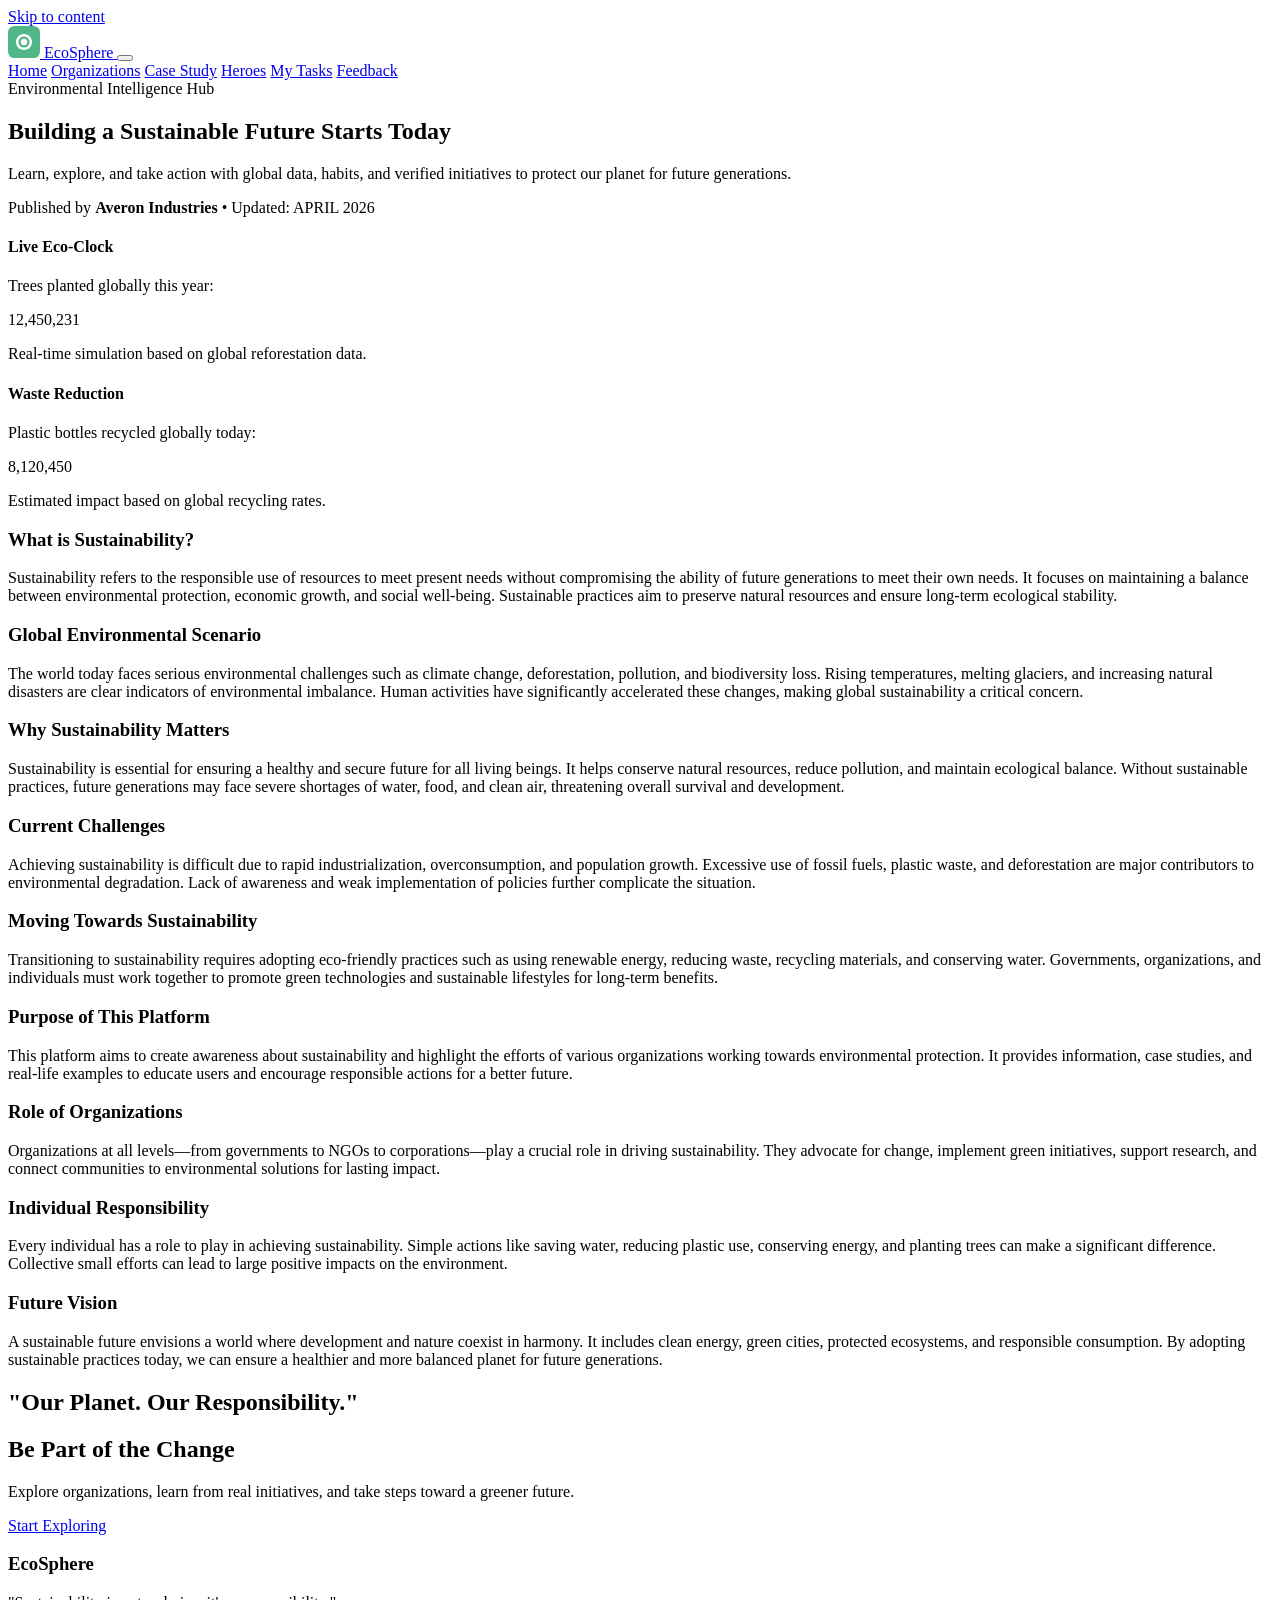
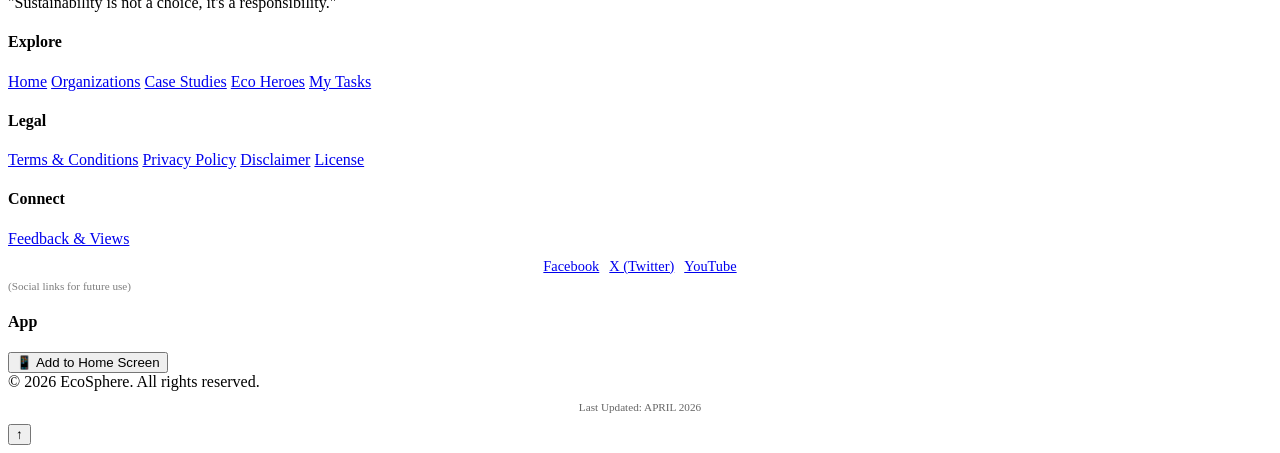
==== index.html @ 318110db "Add files via upload" ====
<!DOCTYPE html>
<html lang="en">
  <head>
    <meta charset="UTF-8">
    <meta name="viewport" content="width=device-width, initial-scale=1.0">
    <meta name="description" content="EcoSphere - A simple website to learn about saving the environment.">
    <meta name="keywords" content="sustainability, environment, conservation, eco-friendly, organizations, climate action">
    <meta name="theme-color" content="#52b788">
    <meta name="mobile-web-app-capable" content="yes">
    <meta name="apple-mobile-web-app-capable" content="yes">
    <meta name="apple-mobile-web-app-status-bar-style" content="black-translucent">
    <meta name="apple-mobile-web-app-title" content="EcoSphere">
    <title>Sustainability Hub | Share & Learn Eco Ideas</title>

    <link rel="canonical" href="https://ecosphere-sustainability.com/index.html">
    <meta property="og:title" content="EcoSphere: Your Commercial Sustainability Hub">
    <meta property="og:description" content="Join a global movement for environmental protection. Track habits, explore case studies, and connect with NGOs.">
    <meta property="og:image" content="https://ecosphere-sustainability.com/assets/icons/og-image.png">
    <meta property="og:url" content="https://ecosphere-sustainability.com/index.html">
    <meta property="og:type" content="website">
    <meta name="twitter:card" content="summary_large_image">
    <meta name="twitter:site" content="@EcoSphereApp">
    <meta name="twitter:title" content="Building a Sustainable Future Starts Today">
    <meta name="twitter:description" content="Learn, explore, and take action to protect our planet for future generations.">
    <link rel="preload" href="css/defs.css" as="style">
    <link rel="preload" href="css/base.css" as="style">
    <link rel="preload" href="css/layout.css" as="style">
    <link rel="preload" href="js/main.js" as="script">
    <link rel="prefetch" href="css/components.css">
    <link rel="manifest" href="manifest.json">
    <link rel="stylesheet" href="css/defs.css">
    <link rel="stylesheet" href="css/base.css">
    <link rel="stylesheet" href="css/components.css">
    <link rel="stylesheet" href="css/layout.css">
    <link rel="stylesheet" href="css/pages.css">
    <script type="application/ld+json">
      {
        "@context": "https://schema.org",
        "@type": "Organization",
        "name": "EcoSphere",
        "description": "Sustainability education hub. Learn about environmental protection, explore organizations making a difference, and discover how you can contribute to a sustainable future.",
        "url": "https://ecosphere-sustainability.com",
        "sameAs": [
          "https://www.facebook.com/ecosphere",
          "https://www.instagram.com/ecosphere"
        ]
      }
    </script>

    <script src="js/navigation.js" defer></script>
    <script src="js/modals.js" defer></script>
    <script src="js/search-filter.js" defer></script>
    <script src="js/forms.js" defer></script>
    <script src="js/main.js" defer></script>
  </head>
  <body>
    <a class="skip-link" href="#main-content">Skip to content</a>

    <header class="site-header">
      <nav class="navbar container">
        <a href="index.html" class="brand" aria-label="EcoSphere Home">
          <svg width="32" height="32" viewBox="0 0 40 40" fill="none" xmlns="http://www.w3.org/2000/svg" aria-hidden="true">
            <rect width="40" height="40" rx="8" fill="#52B788"/>
            <path d="M20 10C14.4772 10 10 14.4772 10 20C10 25.5228 14.4772 30 20 30C25.5228 30 30 25.5228 30 20C30 14.4772 25.5228 10 20 10ZM20 27C16.134 27 13 23.866 13 20C13 16.134 16.134 13 20 13C23.866 13 27 16.134 27 20C27 23.866 23.866 27 20 27Z" fill="white"/>
            <circle cx="20" cy="20" r="4" fill="white"/>
          </svg>
          <span>EcoSphere</span>
        </a>
        <button class="hamburger" id="hamburgerMenu" aria-label="Toggle navigation menu" aria-controls="primaryNavigation" aria-expanded="false">
          <span></span>
          <span></span>
          <span></span>
        </button>
        <div class="nav-links" id="primaryNavigation">
          <a href="index.html">Home</a>
          <a href="categories.html">Organizations</a>
          <a href="case-study.html">Case Study</a>
          <a href="heroes.html">Heroes</a>
          <a href="task.html">My Tasks</a>
          <a href="feedback.html">Feedback</a>
        </div>
      </nav>
    </header>

    <main id="main-content">
      <section class="hero">
        <div class="hero-content">
          <span class="badge">Environmental Intelligence Hub</span>
          <h1>Building a Sustainable Future Starts Today</h1>
          <p class="hero-subtext">Learn, explore, and take action with global data, habits, and verified initiatives to protect our planet for future generations.</p>
          <p class="meta-info">Published by <strong>Averon Industries</strong> • Updated: APRIL 2026</p>
        </div>
      </section>

      <section class="dashboard-section container">
        <div class="dashboard-grid">
          <div class="card live-data-card">
            <h4>Live Eco-Clock</h4>
            <p>Trees planted globally this year:</p>
            <div class="counter-display" id="treeCounter">12,450,231</div>
            <p class="small-note">Real-time simulation based on global reforestation data.</p>
          </div>
          <div class="card live-data-card">
            <h4>Waste Reduction</h4>
            <p>Plastic bottles recycled globally today:</p>
            <div class="counter-display" id="plasticCounter">8,120,450</div>
            <p class="small-note">Estimated impact based on global recycling rates.</p>
          </div>
        </div>
      </section>

      <section class="cards-section">
        <div class="info-grid">
          <div class="card">
            <h3>What is Sustainability?</h3>
            <p>Sustainability refers to the responsible use of resources to meet present needs without compromising the ability of future generations to meet their own needs. It focuses on maintaining a balance between environmental protection, economic growth, and social well-being. Sustainable practices aim to preserve natural resources and ensure long-term ecological stability.</p>
          </div>

          <div class="card">
            <h3>Global Environmental Scenario</h3>
            <p>The world today faces serious environmental challenges such as climate change, deforestation, pollution, and biodiversity loss. Rising temperatures, melting glaciers, and increasing natural disasters are clear indicators of environmental imbalance. Human activities have significantly accelerated these changes, making global sustainability a critical concern.</p>
          </div>

          <div class="card">
            <h3>Why Sustainability Matters</h3>
            <p>Sustainability is essential for ensuring a healthy and secure future for all living beings. It helps conserve natural resources, reduce pollution, and maintain ecological balance. Without sustainable practices, future generations may face severe shortages of water, food, and clean air, threatening overall survival and development.</p>
          </div>

          <div class="card">
            <h3>Current Challenges</h3>
            <p>Achieving sustainability is difficult due to rapid industrialization, overconsumption, and population growth. Excessive use of fossil fuels, plastic waste, and deforestation are major contributors to environmental degradation. Lack of awareness and weak implementation of policies further complicate the situation.</p>
          </div>

          <div class="card">
            <h3>Moving Towards Sustainability</h3>
            <p>Transitioning to sustainability requires adopting eco-friendly practices such as using renewable energy, reducing waste, recycling materials, and conserving water. Governments, organizations, and individuals must work together to promote green technologies and sustainable lifestyles for long-term benefits.</p>
          </div>

          <div class="card">
            <h3>Purpose of This Platform</h3>
            <p>This platform aims to create awareness about sustainability and highlight the efforts of various organizations working towards environmental protection. It provides information, case studies, and real-life examples to educate users and encourage responsible actions for a better future.</p>
          </div>

          <div class="card">
            <h3>Role of Organizations</h3>
            <p>Organizations at all levels—from governments to NGOs to corporations—play a crucial role in driving sustainability. They advocate for change, implement green initiatives, support research, and connect communities to environmental solutions for lasting impact.</p>
          </div>

          <div class="card">
            <h3>Individual Responsibility</h3>
            <p>Every individual has a role to play in achieving sustainability. Simple actions like saving water, reducing plastic use, conserving energy, and planting trees can make a significant difference. Collective small efforts can lead to large positive impacts on the environment.</p>
          </div>

          <div class="card">
            <h3>Future Vision</h3>
            <p>A sustainable future envisions a world where development and nature coexist in harmony. It includes clean energy, green cities, protected ecosystems, and responsible consumption. By adopting sustainable practices today, we can ensure a healthier and more balanced planet for future generations.</p>
          </div>
        </div>
      </section>

      <section class="highlight">
        <h2>"Our Planet. Our Responsibility."</h2>
      </section>

      <section class="cta">
        <h2>Be Part of the Change</h2>
        <p>Explore organizations, learn from real initiatives, and take steps toward a greener future.</p>
        <a href="categories.html" class="btn-secondary">Start Exploring</a>
      </section>
    </main>

    <footer class="footer">
      <div class="footer-container">

        <div class="footer-section">
          <h3 class="footer-brand">EcoSphere</h3>
          <p class="footer-slogan">"Sustainability is not a choice, it's a responsibility."</p>
        </div>

        <div class="footer-section">
          <h4>Explore</h4>
          <nav aria-label="Footer Navigation">
            <a href="index.html">Home</a>
            <a href="categories.html">Organizations</a>
            <a href="case-study.html">Case Studies</a>
            <a href="heroes.html">Eco Heroes</a>
            <a href="task.html">My Tasks</a>
          </nav>
        </div>

        <div class="footer-section">
          <h4>Legal</h4>
          <nav aria-label="Legal Navigation">
            <a href="terms.html">Terms & Conditions</a>
            <a href="privacy.html">Privacy Policy</a>
            <a href="disclaimer.html">Disclaimer</a>
            <a href="license.html">License</a>
          </nav>
        </div>

        <div class="footer-section">
          <h4>Connect</h4>
          <nav aria-label="Social Connections">
            <a href="feedback.html">Feedback & Views</a>
            <div class="social-links" style="margin-top: 10px; display: flex; gap: 10px; justify-content: center;">
              <a href="#" class="social-link-future" style="font-size: 0.9rem;">Facebook</a>
              <a href="#" class="social-link-future" style="font-size: 0.9rem;">X (Twitter)</a>
              <a href="#" class="social-link-future" style="font-size: 0.9rem;">YouTube</a>
            </div>
            <p style="font-size: 0.7rem; opacity: 0.5; margin-top: 5px;">(Social links for future use)</p>
          </nav>
        </div>

        <div class="footer-section">
          <h4>App</h4>
          <button id="installToHomeBtn" type="button" class="footer-link-btn">📱 Add to Home Screen</button>
        </div>
      </div>

      <div class="footer-bottom">
        &copy; 2026 EcoSphere. All rights reserved.
      </div>
      <p class="result-counter" style="margin-top: 10px; font-size: 0.7rem; opacity: 0.6; text-align: center;">Last Updated: APRIL 2026</p>
    </footer>
    <button id="backToTop" aria-label="Back to top" title="Back to top">↑</button>
  </body>
</html>
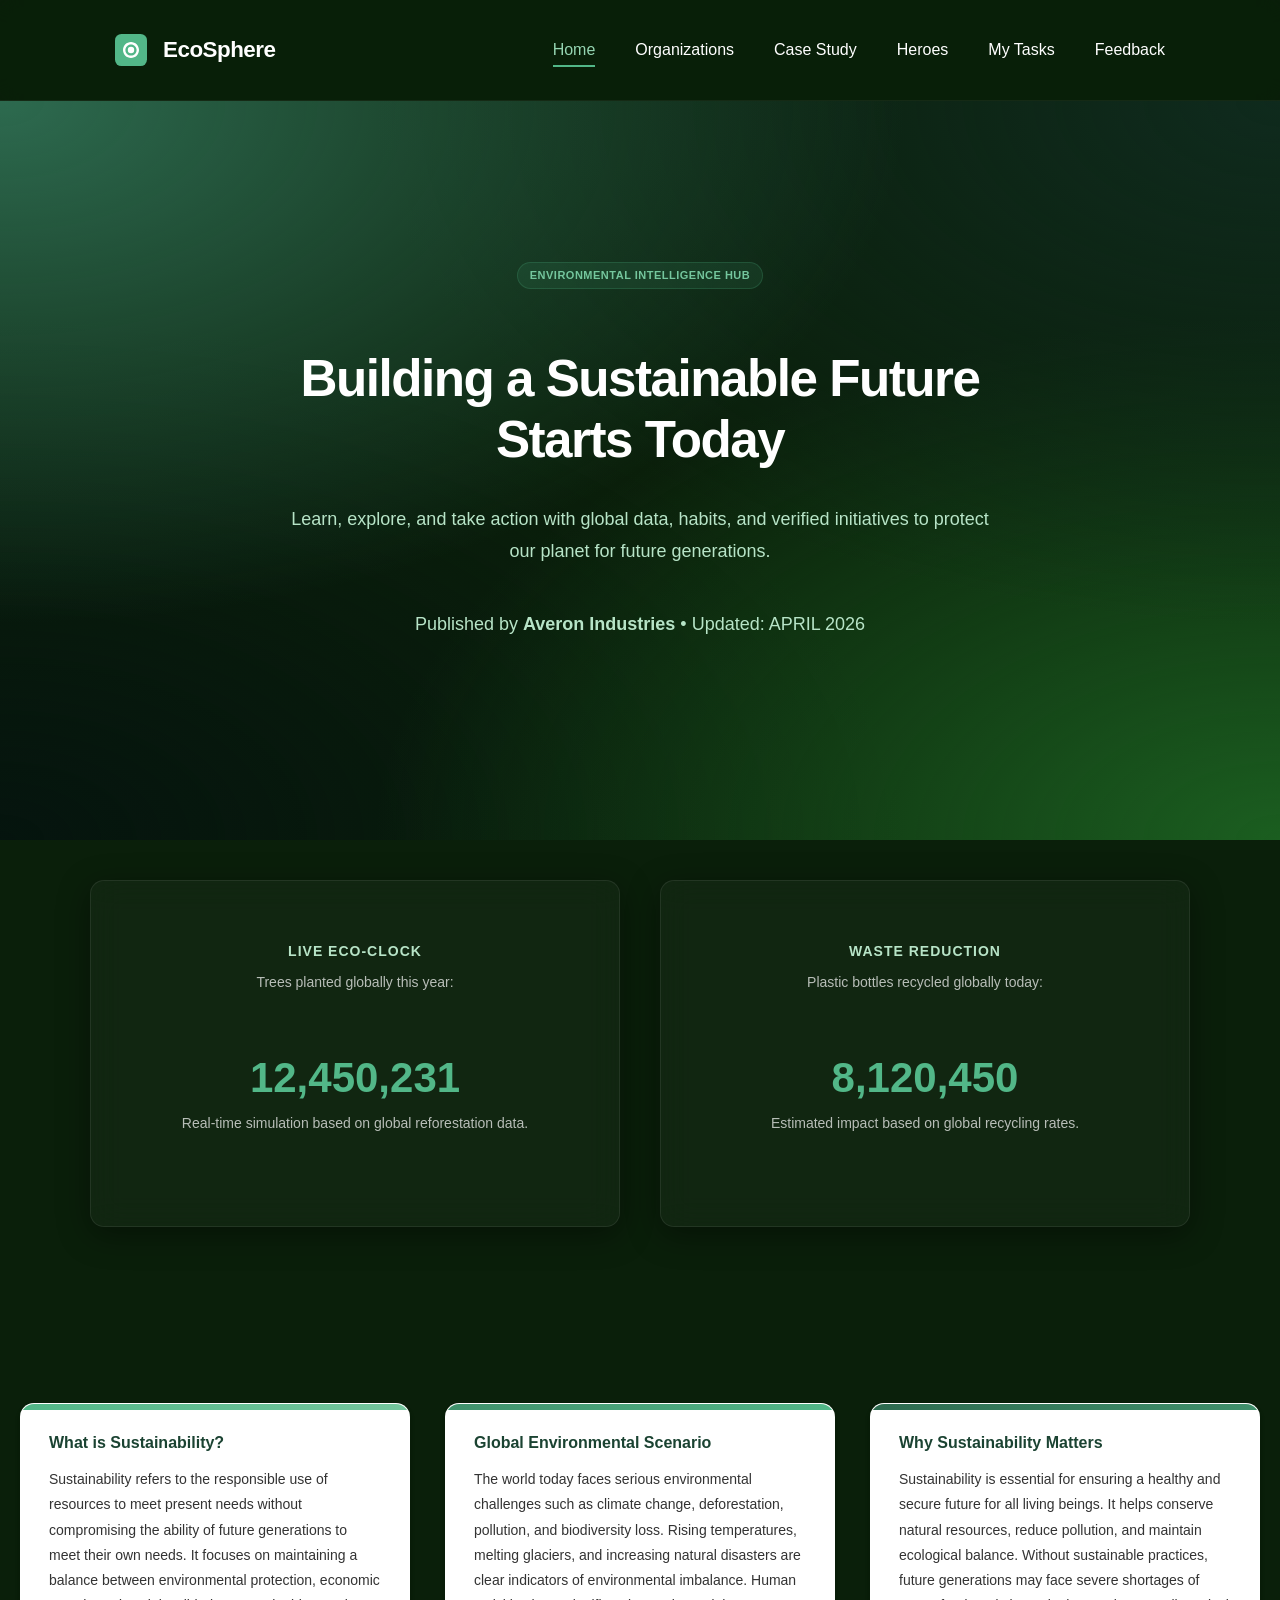
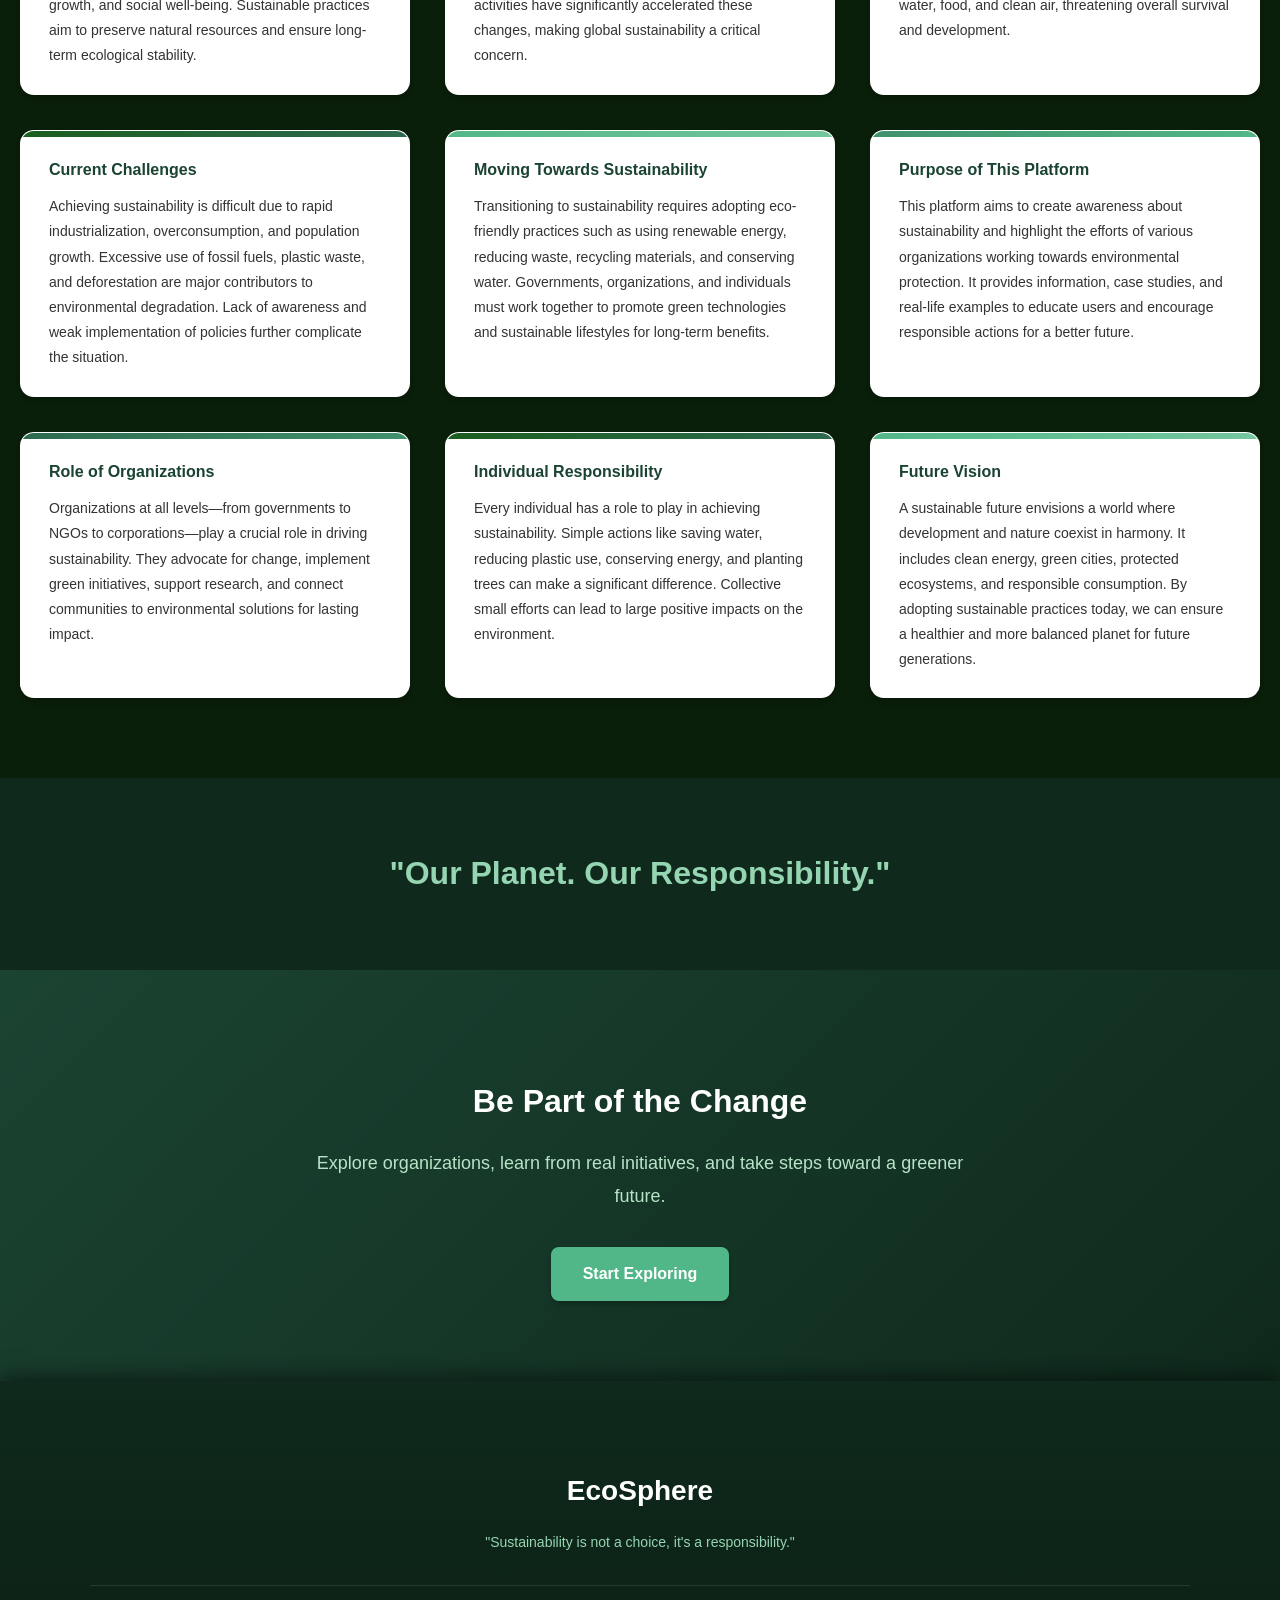
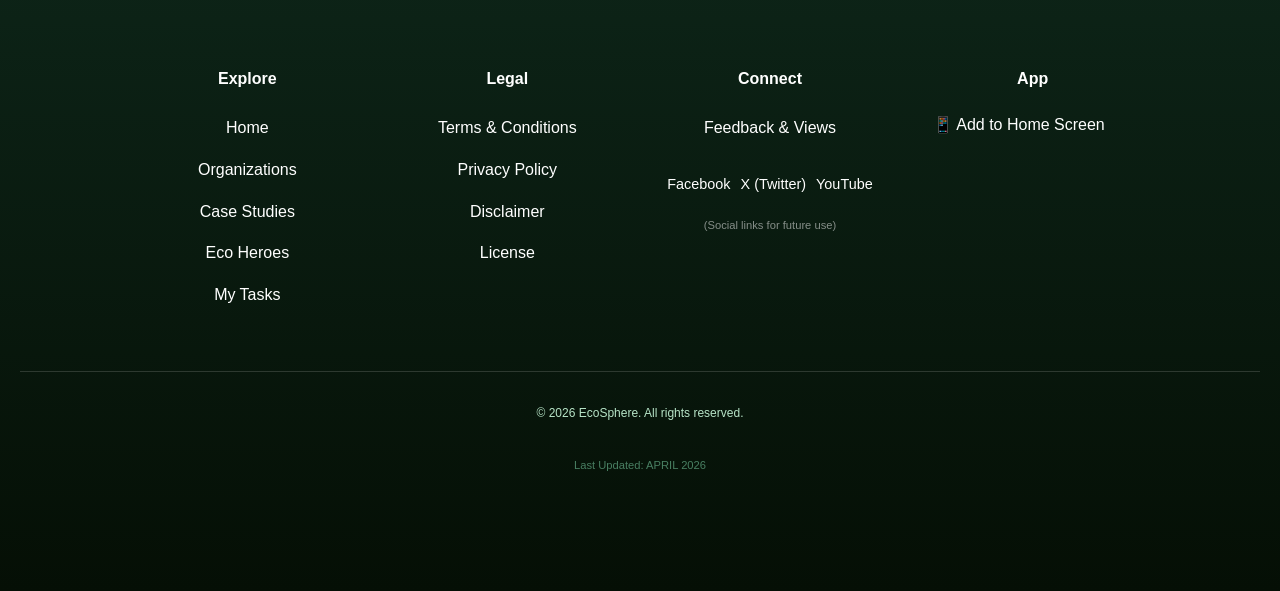
==== commit 5acab978: "Add files via upload" ====
--- a/index.html
+++ b/index.html
@@ -1,6 +1,7 @@
 <!DOCTYPE html>
 <html lang="en">
-  <head>
+  <head>
+    <!-- Basic page metadata -->
     <meta charset="UTF-8">
     <meta name="viewport" content="width=device-width, initial-scale=1.0">
     <meta name="description" content="EcoSphere - A simple website to learn about saving the environment.">
@@ -12,7 +13,8 @@
     <meta name="apple-mobile-web-app-title" content="EcoSphere">
     <title>Sustainability Hub | Share & Learn Eco Ideas</title>
 
-    <link rel="canonical" href="https://ecosphere-sustainability.com/index.html">
+    <!-- Search and social metadata -->
+    <link rel="canonical" href="https://ecosphere-sustainability.com/index.html">
     <meta property="og:title" content="EcoSphere: Your Commercial Sustainability Hub">
     <meta property="og:description" content="Join a global movement for environmental protection. Track habits, explore case studies, and connect with NGOs.">
     <meta property="og:image" content="https://ecosphere-sustainability.com/assets/icons/og-image.png">
@@ -22,7 +24,8 @@
     <meta name="twitter:site" content="@EcoSphereApp">
     <meta name="twitter:title" content="Building a Sustainable Future Starts Today">
     <meta name="twitter:description" content="Learn, explore, and take action to protect our planet for future generations.">
-    <link rel="preload" href="css/defs.css" as="style">
+    <!-- Styles and app manifest -->
+    <link rel="preload" href="css/defs.css" as="style">
     <link rel="preload" href="css/base.css" as="style">
     <link rel="preload" href="css/layout.css" as="style">
     <link rel="preload" href="js/main.js" as="script">
@@ -33,7 +36,8 @@
     <link rel="stylesheet" href="css/components.css">
     <link rel="stylesheet" href="css/layout.css">
     <link rel="stylesheet" href="css/pages.css">
-    <script type="application/ld+json">
+    <!-- Structured data -->
+    <script type="application/ld+json">
       {
         "@context": "https://schema.org",
         "@type": "Organization",
@@ -47,16 +51,19 @@
       }
     </script>
 
-    <script src="js/navigation.js" defer></script>
+    <!-- Scripts -->
+    <script src="js/navigation.js" defer></script>
     <script src="js/modals.js" defer></script>
     <script src="js/search-filter.js" defer></script>
     <script src="js/forms.js" defer></script>
     <script src="js/main.js" defer></script>
   </head>
-  <body>
+  <body>
+    <!-- Quick skip link -->
     <a class="skip-link" href="#main-content">Skip to content</a>
 
-    <header class="site-header">
+    <!-- Site header -->
+    <header class="site-header">
       <nav class="navbar container">
         <a href="index.html" class="brand" aria-label="EcoSphere Home">
           <svg width="32" height="32" viewBox="0 0 40 40" fill="none" xmlns="http://www.w3.org/2000/svg" aria-hidden="true">
@@ -82,8 +89,10 @@
       </nav>
     </header>
 
-    <main id="main-content">
-      <section class="hero">
+    <!-- Main content -->
+    <main id="main-content">
+      <!-- Hero section -->
+      <section class="hero">
         <div class="hero-content">
           <span class="badge">Environmental Intelligence Hub</span>
           <h1>Building a Sustainable Future Starts Today</h1>
@@ -92,7 +101,8 @@
         </div>
       </section>
 
-      <section class="dashboard-section container">
+      <!-- Live counters -->
+      <section class="dashboard-section container">
         <div class="dashboard-grid">
           <div class="card live-data-card">
             <h4>Live Eco-Clock</h4>
@@ -109,7 +119,8 @@
         </div>
       </section>
 
-      <section class="cards-section">
+      <!-- Intro cards -->
+      <section class="cards-section">
         <div class="info-grid">
           <div class="card">
             <h3>What is Sustainability?</h3>
@@ -158,18 +169,21 @@
         </div>
       </section>
 
-      <section class="highlight">
+      <!-- Highlight line -->
+      <section class="highlight">
         <h2>"Our Planet. Our Responsibility."</h2>
       </section>
 
-      <section class="cta">
+      <!-- Call to action -->
+      <section class="cta">
         <h2>Be Part of the Change</h2>
         <p>Explore organizations, learn from real initiatives, and take steps toward a greener future.</p>
         <a href="categories.html" class="btn-secondary">Start Exploring</a>
       </section>
     </main>
 
-    <footer class="footer">
+    <!-- Site footer -->
+    <footer class="footer">
       <div class="footer-container">
 
         <div class="footer-section">
--- a/css/defs.css
+++ b/css/defs.css
@@ -0,0 +1,94 @@
+/* main theme values */
+
+:root {
+  /* colors */
+  --color-primary: #52b788;
+  --color-primary-light: #74c69d;
+  --color-primary-dark: #40916c;
+  --color-primary-darker: #2d6a4f;
+  --color-primary-darkest: #1b5e20;
+  --color-primary-alpha: rgba(82, 183, 136, 0.1);
+
+  --color-accent: #95d5b2;
+  --color-accent-light: #b7e4c7;
+  --color-accent-lighter: #d8f3dc;
+
+  --color-dark: #0a1f0a;
+  --color-dark-bg: #0a1f0a;
+  --color-dark-secondary: #0f2a1d;
+  --color-dark-tertiary: #1b4332;
+  --color-dark-header: #1b4332;
+
+  --color-text: #ffffff;
+  --color-text-muted: rgba(255, 255, 255, 0.7);
+  --color-text-dark: #1b4332;
+  --color-text-light: #333333;
+  --color-text-placeholder: #718096;
+
+  --color-bg: #0a1f0a;
+  --color-bg-light: #ffffff;
+
+  --color-success: #d8f3dc;
+  --color-error: #fcebea;
+  --color-error-text: #7f1d1d;
+
+  /* fonts */
+  --font-family: "Poppins", Arial, sans-serif;
+  --font-display: "Montserrat", sans-serif;
+  --font-size-xs: 12px;
+  --font-size-sm: 14px;
+  --font-size-base: 16px;
+  --font-size-lg: 18px;
+  --font-size-xl: 24px;
+  --font-size-2xl: 28px;
+  --font-size-3xl: 32px;
+  --font-size-4xl: clamp(32px, 5vw, 42px);
+  --font-size-5xl: clamp(40px, 8vw, 64px);
+
+  --font-weight-normal: 400;
+  --font-weight-medium: 500;
+  --font-weight-semibold: 700;
+  --font-weight-bold: 700;
+
+  --line-height: 1.6;
+  --line-height-tight: 1.2;
+  --line-height-relaxed: 1.8;
+
+  /* spacing */
+  --spacing-unit: 8px;
+  --spacing-xs: calc(var(--spacing-unit) * 1);
+  --spacing-sm: calc(var(--spacing-unit) * 2);
+  --spacing-md: calc(var(--spacing-unit) * 3);
+  --spacing-lg: calc(var(--spacing-unit) * 4);
+  --spacing-xl: calc(var(--spacing-unit) * 5);
+  --spacing-2xl: calc(var(--spacing-unit) * 6);
+  --spacing-3xl: calc(var(--spacing-unit) * 7);
+  --spacing-4xl: calc(var(--spacing-unit) * 10);
+  --spacing-5xl: calc(var(--spacing-unit) * 11.25);
+
+  /* corners */
+  --border-radius-sm: 6px;
+  --border-radius: 8px;
+  --border-radius-lg: 12px;
+  --border-radius-xl: 14px;
+  --border-radius-full: 20px;
+
+  /* shadows */
+  --shadow-sm: 0 1px 3px 0 rgba(0, 0, 0, 0.1), 0 1px 2px 0 rgba(0, 0, 0, 0.06);
+  --shadow-md: 0 4px 6px -1px rgba(0, 0, 0, 0.2), 0 2px 4px -1px rgba(0, 0, 0, 0.1);
+  --shadow-lg: 0 10px 15px -3px rgba(0, 0, 0, 0.3), 0 4px 6px -2px rgba(0, 0, 0, 0.1);
+  --shadow-xl: 0 20px 25px -5px rgba(0, 0, 0, 0.4), 0 10px 10px -5px rgba(0, 0, 0, 0.1);
+  --shadow-2xl: 0 25px 50px -12px rgba(0, 0, 0, 0.6);
+
+  /* motion */
+  --transition-fast: 0.15s cubic-bezier(0.4, 0, 0.2, 1);
+  --transition-base: 0.3s cubic-bezier(0.4, 0, 0.2, 1);
+  --transition-slow: 0.3s ease;
+  --transition-slower: 0.4s ease;
+
+  /* layout */
+  --container-max-width: 1100px;
+  --container-padding: 25px;
+  --breakpoint-sm: 600px;
+  --breakpoint-md: 1200px;
+}
--- a/css/base.css
+++ b/css/base.css
@@ -0,0 +1,82 @@
+/* basic site rules */
+
+* {
+  box-sizing: border-box;
+}
+
+html {
+  scroll-behavior: smooth;
+}
+
+::selection {
+  background-color: var(--color-primary);
+  color: var(--color-dark);
+}
+
+body {
+  margin: 0;
+  padding: 0;
+  min-height: 100vh;
+  display: flex;
+  flex-direction: column;
+  background: var(--color-bg);
+  color: var(--color-text);
+  font-family: var(--font-family);
+  line-height: var(--line-height);
+  -webkit-font-smoothing: antialiased;
+}
+
+/* small helpers */
+
+.modal-open {
+  overflow: hidden;
+}
+
+a:focus,
+button:focus,
+input:focus,
+textarea:focus {
+  outline: 2px solid var(--color-primary);
+  outline-offset: 2px;
+}
+
+.skip-link,
+.sr-only {
+  position: absolute;
+}
+
+.skip-link {
+  top: 16px;
+  left: 20px;
+  z-index: 200;
+  padding: var(--spacing-sm) var(--spacing-md);
+  transform: translateY(-200%);
+  background: var(--color-accent-lighter);
+  color: #081c15;
+  border-radius: var(--border-radius);
+  font-weight: var(--font-weight-semibold);
+  text-decoration: none;
+  transition: transform var(--transition-fast);
+}
+
+.skip-link:focus {
+  transform: translateY(0);
+}
+
+.sr-only {
+  width: 1px;
+  height: 1px;
+  padding: 0;
+  margin: -1px;
+  overflow: hidden;
+  clip: rect(0, 0, 0, 0);
+  white-space: nowrap;
+  border: 0;
+}
+
+.container {
+  width: 100%;
+  max-width: var(--container-max-width);
+  margin: auto;
+  padding: 0 var(--container-padding);
+}
--- a/css/layout.css
+++ b/css/layout.css
@@ -0,0 +1,411 @@
+/* header, hero, footer */
+
+.site-header {
+  position: sticky;
+  top: 0;
+  z-index: 1000;
+  background: rgba(10, 31, 10, 0.85);
+  backdrop-filter: blur(12px) saturate(160%);
+  -webkit-backdrop-filter: blur(12px) saturate(160%);
+  border-bottom: 1px solid rgba(255, 255, 255, 0.05);
+  transition: background var(--transition-base), box-shadow var(--transition-base);
+  will-change: background, box-shadow;
+}
+
+.site-header.scrolled {
+  box-shadow: 0 2px 10px rgba(0, 0, 0, 0.5);
+}
+
+.navbar {
+  position: relative;
+  display: flex;
+  align-items: center;
+  justify-content: space-between;
+  max-width: var(--container-max-width);
+  margin: auto;
+  padding: var(--spacing-lg) var(--container-padding);
+}
+
+.brand {
+  z-index: 51;
+  display: flex;
+  align-items: center;
+  gap: var(--spacing-sm);
+  color: var(--color-text);
+  font-family: var(--font-display);
+  font-size: 1.4rem;
+  font-weight: var(--font-weight-bold);
+  letter-spacing: -0.5px;
+  text-decoration: none;
+  transition: all var(--transition-slow);
+}
+
+.brand:hover {
+  color: var(--color-accent);
+}
+
+/* mobile nav button */
+
+.hamburger {
+  z-index: 51;
+  display: none;
+  flex-direction: column;
+  gap: 5px;
+  padding: 8px;
+  background: none;
+  border: none;
+  cursor: pointer;
+}
+
+.hamburger span {
+  display: block;
+  width: 25px;
+  height: 3px;
+  background: var(--color-text);
+  border-radius: 2px;
+  transition: all 0.3s ease;
+}
+
+.hamburger.active span:nth-child(1) {
+  transform: rotate(45deg) translate(8px, 8px);
+}
+
+.hamburger.active span:nth-child(2) {
+  opacity: 0;
+}
+
+.hamburger.active span:nth-child(3) {
+  transform: rotate(-45deg) translate(8px, -8px);
+}
+
+.hamburger:focus {
+  outline: 2px solid var(--color-accent-lighter);
+  outline-offset: 2px;
+  border-radius: 4px;
+}
+
+.nav-links {
+  display: flex;
+  align-items: center;
+  flex-wrap: wrap;
+  gap: var(--spacing-xl);
+}
+
+.nav-links a {
+  position: relative;
+  color: var(--color-text);
+  font-weight: var(--font-weight-medium);
+  text-decoration: none;
+  transition: all var(--transition-slow);
+}
+
+.nav-links a::after {
+  content: "";
+  position: absolute;
+  left: 0;
+  bottom: -4px;
+  width: 0%;
+  height: 2px;
+  background: var(--color-primary);
+  transition: width var(--transition-slow);
+}
+
+.nav-links a:hover {
+  transform: translateY(-2px);
+  color: var(--color-accent);
+}
+
+.nav-links a:hover::after,
+.nav-links a.active::after {
+  width: 100%;
+}
+
+.nav-links a:focus {
+  outline: 2px solid var(--color-accent-lighter);
+  outline-offset: 4px;
+  border-radius: 2px;
+}
+
+.nav-links a.active {
+  color: var(--color-accent);
+}
+
+/* back to top */
+
+#backToTop {
+  position: fixed;
+  right: 30px;
+  bottom: 30px;
+  z-index: 40;
+  display: none;
+  width: 50px;
+  height: 50px;
+  background: var(--color-primary);
+  color: var(--color-text);
+  border: none;
+  border-radius: 50%;
+  box-shadow: 0 4px 12px rgba(82, 183, 136, 0.3);
+  cursor: pointer;
+  font-size: 24px;
+  transition: all 0.3s ease;
+}
+
+#backToTop.show {
+  display: flex;
+  align-items: center;
+  justify-content: center;
+}
+
+#backToTop:hover {
+  transform: translateY(-3px);
+  background: var(--color-primary-light);
+  box-shadow: 0 6px 20px rgba(82, 183, 136, 0.4);
+}
+
+#backToTop:focus {
+  outline: 2px solid var(--color-accent-lighter);
+  outline-offset: 2px;
+}
+
+/* hero */
+
+.hero {
+  position: relative;
+  display: flex;
+  align-items: center;
+  justify-content: center;
+  min-height: 60vh;
+  padding: 160px 20px;
+  background:
+    radial-gradient(at 0% 0%, var(--color-primary-darker) 0px, transparent 50%),
+    radial-gradient(at 100% 0%, var(--color-dark-secondary) 0px, transparent 50%),
+    radial-gradient(at 100% 100%, var(--color-primary-darkest) 0px, transparent 50%),
+    radial-gradient(at 0% 100%, #05140e 0px, transparent 50%),
+    var(--color-dark-bg);
+  color: var(--color-text);
+  text-align: center;
+}
+
+.hero-content {
+  max-width: 700px;
+}
+
+.hero h1 {
+  margin-bottom: var(--spacing-lg);
+  font-family: var(--font-display);
+  font-size: clamp(2rem, 8vw, 3.2rem);
+  font-weight: var(--font-weight-bold);
+  letter-spacing: -1.5px;
+  line-height: var(--line-height-tight);
+}
+
+.hero p {
+  max-width: 700px;
+  margin: auto;
+  margin-bottom: var(--spacing-xl);
+  color: var(--color-accent-light);
+  font-size: var(--font-size-lg);
+  line-height: var(--line-height-relaxed);
+}
+
+/* page sections */
+
+.cards-section {
+  padding: 80px 20px;
+  background: var(--color-bg);
+}
+
+.info-grid {
+  display: grid;
+  grid-template-columns: repeat(3, 1fr);
+  gap: 35px;
+  max-width: 1400px;
+  margin: 0 auto;
+  padding: 0;
+}
+
+.highlight {
+  padding: 70px 20px;
+  background: var(--color-dark-secondary);
+  color: var(--color-text);
+  text-align: center;
+}
+
+.highlight h2 {
+  margin: 0;
+  color: var(--color-accent);
+  font-size: var(--font-size-3xl);
+  font-weight: var(--font-weight-bold);
+  letter-spacing: 0;
+}
+
+.cta {
+  padding: 80px 20px;
+  background: linear-gradient(135deg, var(--color-dark-header), var(--color-dark-secondary));
+  color: var(--color-text);
+  text-align: center;
+}
+
+.cta h2 {
+  margin-bottom: 20px;
+  font-size: var(--font-size-3xl);
+  font-weight: var(--font-weight-bold);
+  letter-spacing: 0;
+}
+
+.cta p {
+  max-width: 700px;
+  margin: auto;
+  margin-bottom: 35px;
+  color: var(--color-accent-light);
+  font-size: var(--font-size-lg);
+  line-height: var(--line-height-relaxed);
+}
+
+.button-row {
+  display: flex;
+  flex-wrap: wrap;
+  justify-content: center;
+  gap: 15px;
+  margin-top: 30px;
+}
+
+/* footer */
+
+.footer {
+  margin-top: auto;
+  padding: 60px 20px;
+  background: linear-gradient(180deg, var(--color-dark-secondary), #050f05);
+  color: var(--color-text);
+  box-shadow: 0 -5px 20px rgba(0, 0, 0, 0.5);
+}
+
+.footer-container {
+  display: flex;
+  flex-direction: row;
+  align-items: flex-start;
+  justify-content: center;
+  flex-wrap: wrap;
+  gap: 60px;
+  max-width: var(--container-max-width);
+  margin: auto;
+}
+
+.footer-section {
+  min-width: 200px;
+  margin: 0;
+  text-align: center;
+}
+
+.footer-section:first-child {
+  width: 100%;
+  margin-bottom: 20px;
+  padding-bottom: 30px;
+  border-bottom: 1px solid rgba(255, 255, 255, 0.1);
+}
+
+.footer-brand {
+  margin-bottom: var(--spacing-sm);
+  font-size: var(--font-size-2xl);
+  font-weight: var(--font-weight-bold);
+  text-align: center;
+}
+
+.footer-slogan {
+  margin: 0;
+  color: var(--color-accent);
+  font-size: var(--font-size-sm);
+  line-height: var(--line-height-relaxed);
+}
+
+.footer-section h4 {
+  margin-top: 0;
+  margin-bottom: var(--spacing-md);
+  color: var(--color-text);
+  font-size: var(--font-size-base);
+  font-weight: var(--font-weight-semibold);
+}
+
+.footer-section a,
+.footer-link-btn {
+  display: block;
+  margin: var(--spacing-sm) 0;
+  color: var(--color-text);
+  text-decoration: none;
+  transition: all 0.25s ease;
+}
+
+.footer-section a:hover,
+.footer-link-btn:hover {
+  transform: translateX(4px);
+  color: var(--color-accent);
+}
+
+.footer-link-btn {
+  padding: 0;
+  background: none;
+  border: none;
+  cursor: pointer;
+  font-family: inherit;
+  font-size: inherit;
+}
+
+.footer-link-btn[hidden] {
+  display: none;
+}
+
+.footer-link-btn:focus {
+  outline: 1px solid var(--color-accent);
+  outline-offset: 1px;
+}
+
+.footer-bottom {
+  margin-top: var(--spacing-2xl);
+  padding-top: var(--spacing-lg);
+  border-top: 1px solid rgba(255, 255, 255, 0.15);
+  color: var(--color-accent-light);
+  font-size: var(--font-size-xs);
+  text-align: center;
+}
+
+/* policy + feedback pages */
+
+.policy-section {
+  padding: var(--spacing-5xl) var(--spacing-lg);
+  background: var(--color-bg-light);
+}
+
+.policy-copy,
+.feedback-panel {
+  background: var(--color-bg-light);
+  color: var(--color-text-light);
+  border-radius: var(--border-radius-xl);
+  box-shadow: var(--shadow-lg);
+}
+
+.policy-copy {
+  max-width: 900px;
+  margin: 0 auto;
+  padding: var(--spacing-4xl) var(--spacing-2xl);
+}
+
+.policy-heading {
+  margin-top: var(--spacing-3xl);
+  color: var(--color-text-dark);
+}
+
+.policy-meta {
+  margin-top: var(--spacing-3xl);
+  color: #666666;
+  font-style: italic;
+}
+
+.license-list {
+  margin: var(--spacing-md) 0 var(--spacing-md) var(--spacing-3xl);
+}
+
+.feedback-panel {
+  max-width: 600px;
+  margin: 0 auto;
+  padding: 40px;
+}
--- a/css/components.css
+++ b/css/components.css
@@ -0,0 +1,753 @@
+/* cards and ui bits */
+
+.card {
+  padding: 0;
+  overflow: hidden;
+  background: var(--color-bg-light);
+  border: 1px solid transparent;
+  border-radius: var(--border-radius-xl);
+  box-shadow: var(--shadow-md);
+  transition:
+    transform var(--transition-base),
+    box-shadow var(--transition-base),
+    border-color var(--transition-base);
+}
+
+.card::before {
+  content: "";
+  display: block;
+  width: 100%;
+  height: 6px;
+}
+
+.card:nth-child(1)::before,
+.card:nth-child(5)::before,
+.card:nth-child(9)::before {
+  background: linear-gradient(90deg, var(--color-primary), var(--color-primary-light));
+}
+
+.card:nth-child(2)::before,
+.card:nth-child(6)::before {
+  background: linear-gradient(90deg, var(--color-primary-dark), var(--color-primary));
+}
+
+.card:nth-child(3)::before,
+.card:nth-child(7)::before {
+  background: linear-gradient(90deg, var(--color-primary-darker), var(--color-primary-dark));
+}
+
+.card:nth-child(4)::before,
+.card:nth-child(8)::before {
+  background: linear-gradient(90deg, var(--color-primary-darkest), var(--color-primary-darker));
+}
+
+.card > * {
+  padding: 0 28px;
+}
+
+.card h3 {
+  margin: 0;
+  padding-top: 20px;
+  padding-bottom: 12px;
+  color: var(--color-text-dark);
+  font-size: var(--font-size-base);
+  font-weight: var(--font-weight-semibold);
+}
+
+.card p {
+  margin: 0;
+  padding-bottom: 25px;
+  color: var(--color-text-light);
+  font-size: var(--font-size-sm);
+  line-height: var(--line-height-relaxed);
+}
+
+.card:hover {
+  transform: translateY(-4px);
+  border-color: rgba(82, 183, 136, 0.4);
+  box-shadow:
+    0 20px 25px -5px rgba(0, 0, 0, 0.3),
+    0 10px 10px -5px rgba(0, 0, 0, 0.2);
+}
+
+/* media cards */
+
+.media-card > * {
+  padding: 0;
+}
+
+.hero-card {
+  display: flex;
+  flex-direction: column;
+}
+
+.card-media {
+  display: block;
+  width: 100%;
+  aspect-ratio: 16 / 10;
+  object-fit: cover;
+  background: linear-gradient(135deg, var(--color-dark-tertiary), var(--color-dark));
+  border-bottom: 1px solid rgba(255, 255, 255, 0.05);
+}
+
+.media-card-body {
+  padding: 0 28px 28px;
+}
+
+.media-card-body h3 {
+  margin: 0;
+  padding: var(--spacing-xl) 0 var(--spacing-md);
+  color: var(--color-text-dark);
+  font-size: var(--font-size-base);
+  font-weight: var(--font-weight-semibold);
+}
+
+.media-card-body p {
+  margin: 0;
+  color: var(--color-text-light);
+  font-size: var(--font-size-sm);
+  line-height: var(--line-height-relaxed);
+}
+
+.heroes-grid .card-media {
+  height: 280px;
+  padding: var(--spacing-md);
+  object-fit: contain;
+  object-position: center top;
+  background: linear-gradient(180deg, #f4fbf7, #e5f4eb);
+}
+
+.heroes-grid .media-card-body {
+  display: flex;
+  flex: 1;
+  flex-direction: column;
+}
+
+/* little labels */
+
+.badge {
+  display: inline-flex;
+  align-items: center;
+  margin-bottom: var(--spacing-sm);
+  padding: 4px 12px;
+  background: var(--color-primary-alpha);
+  color: var(--color-primary-light);
+  border: 1px solid rgba(82, 183, 136, 0.2);
+  border-radius: var(--border-radius-full);
+  font-size: 11px;
+  font-weight: var(--font-weight-bold);
+  letter-spacing: 0.5px;
+  text-transform: uppercase;
+}
+
+/* org cards */
+
+.org-card {
+  position: relative;
+  overflow: hidden;
+  cursor: pointer;
+  transition:
+    transform var(--transition-base),
+    box-shadow var(--transition-base),
+    border-color var(--transition-base),
+    background var(--transition-base);
+}
+
+.org-card:hover,
+.org-card:focus {
+  transform: translateY(-4px);
+  background: rgba(255, 255, 255, 0.03);
+  border-color: var(--color-primary-light);
+  box-shadow: var(--shadow-xl);
+}
+
+.org-card:focus {
+  outline: 3px solid var(--color-accent);
+  outline-offset: 2px;
+}
+
+.org-card .card-logo,
+.modal-content .org-logo {
+  display: flex;
+  align-items: center;
+  justify-content: center;
+  overflow: hidden;
+  background: #f0f9f7;
+  border: 2px solid var(--color-accent-lighter);
+  font-weight: var(--font-weight-bold);
+  letter-spacing: 0;
+  text-align: center;
+  text-transform: uppercase;
+  word-break: break-word;
+  white-space: normal;
+  flex-shrink: 0;
+}
+
+.org-card .card-logo {
+  width: 124px;
+  height: 96px;
+  margin: var(--spacing-md) auto var(--spacing-lg);
+  padding: var(--spacing-sm);
+  color: var(--color-text-dark);
+  border-radius: var(--border-radius);
+  box-shadow: var(--shadow-sm);
+  font-size: 0.7rem;
+  line-height: 1.15;
+}
+
+.modal-content .org-logo {
+  width: 140px;
+  height: 110px;
+  margin-bottom: 20px;
+  padding: 10px;
+  border-radius: var(--border-radius-sm);
+  font-size: 0.8rem;
+  line-height: 1.2;
+}
+
+.org-card .card-logo.has-image,
+.modal-content .org-logo.has-image {
+  padding: 4px;
+  background: var(--color-bg-light);
+}
+
+.org-card .card-logo img,
+.modal-content .org-logo img {
+  display: block;
+  width: 100%;
+  height: 100%;
+  max-width: 100%;
+  max-height: 100%;
+  object-fit: scale-down;
+  object-position: center;
+  image-rendering: -webkit-optimize-contrast;
+  image-rendering: crisp-edges;
+}
+
+.org-logo-content {
+  display: flex;
+  flex-direction: column;
+  align-items: center;
+  justify-content: center;
+  width: 100%;
+  height: 100%;
+  gap: 5px;
+  padding: 4px;
+}
+
+.org-logo-symbol {
+  display: block;
+  font-size: 2.8rem;
+  line-height: 1;
+}
+
+.org-logo-text {
+  max-width: 100%;
+  color: var(--color-text-dark);
+  font-size: var(--font-size-xs);
+  font-weight: var(--font-weight-bold);
+  line-height: 1.1;
+  letter-spacing: 0;
+  text-align: center;
+  text-transform: uppercase;
+  word-break: break-word;
+}
+
+/* buttons */
+
+.btn-primary,
+.btn-secondary {
+  border: none;
+  cursor: pointer;
+  background: var(--color-primary);
+  color: var(--color-text);
+  border-radius: var(--border-radius);
+  box-shadow: var(--shadow-md);
+  font-family: inherit;
+  font-size: var(--font-size-base);
+  font-weight: var(--font-weight-semibold);
+  text-decoration: none;
+  transition: all var(--transition-base);
+}
+
+.btn-primary:hover,
+.btn-secondary:hover {
+  transform: translateY(-2px);
+  background: var(--color-primary-light);
+  box-shadow: 0 6px 20px var(--shadow-md);
+}
+
+.btn-primary {
+  padding: 14px 28px;
+}
+
+.btn-secondary {
+  display: inline-block;
+  padding: 14px 32px;
+}
+
+.btn-share {
+  align-self: flex-start;
+  margin-top: var(--spacing-md);
+  padding: 10px 18px;
+  background: var(--color-dark-tertiary);
+  color: var(--color-accent-lighter);
+  border: 1px solid var(--color-accent);
+  border-radius: var(--border-radius);
+  cursor: pointer;
+  font-family: inherit;
+  font-weight: var(--font-weight-semibold);
+  transition:
+    background var(--transition-base),
+    color var(--transition-base),
+    transform var(--transition-base);
+}
+
+.btn-share:hover,
+.btn-share:focus-visible {
+  transform: translateY(-2px);
+  background: var(--color-primary);
+  color: var(--color-text);
+}
+
+.filter-btn {
+  padding: 8px 15px;
+  background: var(--color-primary);
+  color: var(--color-dark);
+  border: none;
+  border-radius: var(--border-radius);
+  cursor: pointer;
+  font-family: var(--font-family);
+  font-weight: var(--font-weight-semibold);
+  transition: all var(--transition-slow);
+}
+
+.org-card[hidden] {
+  display: none;
+}
+
+.filter-btn:hover {
+  transform: translateY(-2px);
+  background: var(--color-accent);
+}
+
+.filter-btn.active {
+  background: var(--color-primary-light);
+  box-shadow: 0 4px 12px var(--shadow-md);
+}
+
+.filter-btn:focus {
+  box-shadow: 0 0 0 4px rgba(216, 243, 220, 0.25);
+}
+
+/* modal */
+
+.modal {
+  position: fixed;
+  top: 0;
+  left: 0;
+  z-index: 2000;
+  display: none;
+  width: 100%;
+  height: 100%;
+  background-color: rgba(0, 0, 0, 0.75);
+  backdrop-filter: blur(10px);
+  -webkit-backdrop-filter: blur(10px);
+  transition: opacity 0.4s cubic-bezier(0.4, 0, 0.2, 1);
+  will-change: opacity;
+}
+
+.modal.show {
+  display: flex;
+  align-items: center;
+  justify-content: center;
+}
+
+.modal-content {
+  width: 90%;
+  max-width: 600px;
+  max-height: 80vh;
+  overflow-y: auto;
+  padding: 30px;
+  background: linear-gradient(165deg, var(--color-dark-tertiary), var(--color-dark-secondary));
+  border: 1px solid rgba(255, 255, 255, 0.1);
+  border-radius: var(--border-radius-xl);
+  box-shadow: var(--shadow-2xl);
+  animation: slideUp 0.3s ease;
+}
+
+.modal-close {
+  float: right;
+  display: flex;
+  align-items: center;
+  justify-content: center;
+  width: 40px;
+  height: 40px;
+  padding: 0;
+  background: none;
+  color: var(--color-accent);
+  border: none;
+  cursor: pointer;
+  font-size: 32px;
+  font-weight: var(--font-weight-bold);
+  transition: all var(--transition-slow);
+}
+
+.modal-close:hover {
+  transform: rotate(90deg);
+  color: var(--color-primary);
+}
+
+.modal-close:focus {
+  color: var(--color-primary);
+}
+
+.modal-content h2 {
+  margin-top: 0;
+  margin-bottom: 20px;
+  color: var(--color-accent);
+  font-size: var(--font-size-3xl);
+}
+
+.modal-content .org-focus {
+  display: flex;
+  flex-wrap: wrap;
+  gap: 8px;
+  margin-top: 12px;
+}
+
+.modal-content .focus-tag {
+  padding: 6px 12px;
+  background: var(--color-primary);
+  color: var(--color-dark);
+  border-radius: var(--border-radius-full);
+  font-size: var(--font-size-sm);
+  font-weight: var(--font-weight-semibold);
+}
+
+.modal-link {
+  color: var(--color-accent);
+  font-weight: var(--font-weight-semibold);
+  text-decoration: none;
+}
+
+.modal-link:hover,
+.modal-link:focus {
+  color: var(--color-accent-lighter);
+}
+
+/* search + forms */
+
+.org-controls {
+  display: flex;
+  flex-wrap: wrap;
+  justify-content: center;
+  gap: 15px;
+  margin-bottom: 30px;
+}
+
+.search-box {
+  position: relative;
+  flex: 1;
+  min-width: 250px;
+}
+
+.search-box input {
+  width: 100%;
+  padding: var(--spacing-md) var(--spacing-md);
+  background: var(--color-dark-tertiary);
+  color: var(--color-text);
+  border: 2px solid var(--color-primary);
+  border-radius: var(--border-radius);
+  font-family: var(--font-family);
+  transition: all var(--transition-slow);
+}
+
+.search-box input:focus {
+  outline: none;
+  border-color: var(--color-accent);
+  box-shadow: 0 0 8px rgba(82, 183, 136, 0.3);
+}
+
+.search-box input::placeholder {
+  color: var(--color-text-placeholder);
+}
+
+.no-results {
+  grid-column: 1 / -1;
+  padding: var(--spacing-4xl) var(--spacing-lg);
+  color: var(--color-primary-light);
+  font-size: var(--font-size-lg);
+  text-align: center;
+}
+
+.result-counter {
+  margin-bottom: var(--spacing-lg);
+  padding: var(--spacing-md) var(--spacing-lg);
+  color: var(--color-primary-light);
+  font-size: var(--font-size-sm);
+  font-weight: var(--font-weight-medium);
+  text-align: center;
+}
+
+#clearFiltersBtn {
+  padding: 10px 20px;
+  border: 2px solid transparent;
+  font-size: var(--font-size-sm);
+  font-weight: var(--font-weight-medium);
+}
+
+#clearFiltersBtn:hover {
+  border-color: var(--color-primary-light);
+}
+
+#clearFiltersBtn:active {
+  transform: translateY(0);
+}
+
+input[type="text"],
+input[type="email"],
+textarea {
+  transition: all var(--transition-slow);
+}
+
+input[type="text"]:focus,
+input[type="email"]:focus,
+textarea:focus {
+  outline: none;
+  border-color: var(--color-primary);
+  box-shadow: 0 0 8px rgba(82, 183, 136, 0.3);
+  background-color: #f8f8f8;
+}
+
+.feedback-form {
+  display: grid;
+  gap: var(--spacing-xl);
+}
+
+.form-field {
+  display: grid;
+  gap: var(--spacing-sm);
+}
+
+.form-field label {
+  color: var(--color-text-dark);
+  font-weight: var(--font-weight-semibold);
+}
+
+.input-field {
+  box-sizing: border-box;
+  width: 100%;
+  padding: var(--spacing-md);
+  background: var(--color-bg-light);
+  border: 1px solid #dddddd;
+  border-radius: var(--border-radius-sm);
+  font-family: inherit;
+  font-size: var(--font-size-base);
+}
+
+textarea.input-field {
+  min-height: 150px;
+  resize: vertical;
+}
+
+.feedback-form button[type="submit"] {
+  justify-self: start;
+}
+
+.form-status {
+  margin: 0;
+  padding: var(--spacing-md) var(--spacing-lg);
+  background: var(--color-success);
+  color: var(--color-text-dark);
+  border-radius: var(--border-radius);
+  font-weight: var(--font-weight-medium);
+}
+
+.form-status.is-error {
+  background: var(--color-error);
+  color: var(--color-error-text);
+}
+
+.input-field.has-error {
+  background-color: #fadbd8;
+  border-color: #e74c3c;
+}
+
+.input-field.has-error:focus {
+  border-color: #c0392b;
+  box-shadow: 0 0 8px rgba(231, 76, 60, 0.3);
+}
+
+.input-field.has-success {
+  background-color: var(--color-bg);
+  border-color: var(--color-primary);
+}
+
+.error-message {
+  display: block;
+  margin-top: 4px;
+  color: #c0392b;
+  font-size: var(--font-size-xs);
+  font-weight: var(--font-weight-semibold);
+  animation: slideDown 0.2s ease-out;
+}
+
+@keyframes slideDown {
+  from {
+    opacity: 0;
+    transform: translateY(-5px);
+  }
+
+  to {
+    opacity: 1;
+    transform: translateY(0);
+  }
+}
+
+@keyframes fadeIn {
+  from {
+    opacity: 0;
+  }
+
+  to {
+    opacity: 1;
+  }
+}
+
+@keyframes slideUp {
+  from {
+    transform: translateY(50px);
+    opacity: 0;
+  }
+
+  to {
+    transform: translateY(0);
+    opacity: 1;
+  }
+}
+
+/* pwa stuff */
+
+.install-banner,
+.update-banner {
+  position: fixed;
+  right: 0;
+  bottom: 0;
+  left: 0;
+  z-index: 999;
+  padding: var(--spacing-lg) var(--spacing-xl);
+  background: var(--color-primary);
+  color: var(--color-text);
+  box-shadow: 0 -2px 12px rgba(0, 0, 0, 0.3);
+  animation: slideUp 0.3s ease;
+}
+
+.install-content,
+.update-content {
+  display: flex;
+  align-items: center;
+  justify-content: space-between;
+  gap: var(--spacing-xl);
+  max-width: var(--container-max-width);
+  margin: 0 auto;
+}
+
+.install-content p,
+.update-content p {
+  flex: 1;
+  margin: 0;
+  font-weight: var(--font-weight-medium);
+}
+
+.install-buttons,
+.update-buttons {
+  display: flex;
+  gap: var(--spacing-md);
+}
+
+#installBtn,
+#updateBtn,
+#dismissBtn,
+#updateLaterBtn {
+  padding: 10px 20px;
+  border: none;
+  border-radius: var(--border-radius);
+  cursor: pointer;
+  font-size: var(--font-size-sm);
+  font-weight: var(--font-weight-semibold);
+  transition: all var(--transition-base);
+}
+
+#installBtn,
+#updateBtn {
+  background: #000000;
+  color: var(--color-primary);
+}
+
+#installBtn:hover,
+#updateBtn:hover {
+  transform: translateY(-2px);
+  box-shadow: 0 4px 8px rgba(0, 0, 0, 0.2);
+}
+
+#dismissBtn,
+#updateLaterBtn {
+  background: transparent;
+  color: var(--color-text);
+  border: 2px solid var(--color-text);
+}
+
+#dismissBtn:hover,
+#updateLaterBtn:hover {
+  background: rgba(0, 0, 0, 0.1);
+}
+
+.pwa-notification {
+  position: fixed;
+  bottom: 30px;
+  left: 20px;
+  z-index: 998;
+  padding: var(--spacing-md) var(--spacing-lg);
+  background: var(--color-primary);
+  color: var(--color-text-dark);
+  border-radius: var(--border-radius-sm);
+  box-shadow: 0 4px 12px rgba(82, 183, 136, 0.3);
+  font-size: var(--font-size-sm);
+  font-weight: var(--font-weight-medium);
+  opacity: 0;
+  transform: translateY(20px);
+  transition: all 0.3s ease;
+}
+
+.pwa-notification.show {
+  opacity: 1;
+  transform: translateY(0);
+}
+
+@media (max-width: 600px) {
+  .install-content,
+  .update-content {
+    flex-direction: column;
+    align-items: stretch;
+    text-align: center;
+  }
+
+  .install-buttons,
+  .update-buttons {
+    justify-content: center;
+  }
+
+  #installBtn,
+  #updateBtn,
+  #dismissBtn,
+  #updateLaterBtn {
+    flex: 1;
+  }
+
+  .pwa-notification {
+    right: 10px;
+    bottom: 20px;
+    left: 10px;
+  }
+}
--- a/css/defs.css
+++ b/css/defs.css
@@ -0,0 +1,94 @@
+/* main theme values */
+
+:root {
+  /* colors */
+  --color-primary: #52b788;
+  --color-primary-light: #74c69d;
+  --color-primary-dark: #40916c;
+  --color-primary-darker: #2d6a4f;
+  --color-primary-darkest: #1b5e20;
+  --color-primary-alpha: rgba(82, 183, 136, 0.1);
+
+  --color-accent: #95d5b2;
+  --color-accent-light: #b7e4c7;
+  --color-accent-lighter: #d8f3dc;
+
+  --color-dark: #0a1f0a;
+  --color-dark-bg: #0a1f0a;
+  --color-dark-secondary: #0f2a1d;
+  --color-dark-tertiary: #1b4332;
+  --color-dark-header: #1b4332;
+
+  --color-text: #ffffff;
+  --color-text-muted: rgba(255, 255, 255, 0.7);
+  --color-text-dark: #1b4332;
+  --color-text-light: #333333;
+  --color-text-placeholder: #718096;
+
+  --color-bg: #0a1f0a;
+  --color-bg-light: #ffffff;
+
+  --color-success: #d8f3dc;
+  --color-error: #fcebea;
+  --color-error-text: #7f1d1d;
+
+  /* fonts */
+  --font-family: "Poppins", Arial, sans-serif;
+  --font-display: "Montserrat", sans-serif;
+  --font-size-xs: 12px;
+  --font-size-sm: 14px;
+  --font-size-base: 16px;
+  --font-size-lg: 18px;
+  --font-size-xl: 24px;
+  --font-size-2xl: 28px;
+  --font-size-3xl: 32px;
+  --font-size-4xl: clamp(32px, 5vw, 42px);
+  --font-size-5xl: clamp(40px, 8vw, 64px);
+
+  --font-weight-normal: 400;
+  --font-weight-medium: 500;
+  --font-weight-semibold: 700;
+  --font-weight-bold: 700;
+
+  --line-height: 1.6;
+  --line-height-tight: 1.2;
+  --line-height-relaxed: 1.8;
+
+  /* spacing */
+  --spacing-unit: 8px;
+  --spacing-xs: calc(var(--spacing-unit) * 1);
+  --spacing-sm: calc(var(--spacing-unit) * 2);
+  --spacing-md: calc(var(--spacing-unit) * 3);
+  --spacing-lg: calc(var(--spacing-unit) * 4);
+  --spacing-xl: calc(var(--spacing-unit) * 5);
+  --spacing-2xl: calc(var(--spacing-unit) * 6);
+  --spacing-3xl: calc(var(--spacing-unit) * 7);
+  --spacing-4xl: calc(var(--spacing-unit) * 10);
+  --spacing-5xl: calc(var(--spacing-unit) * 11.25);
+
+  /* corners */
+  --border-radius-sm: 6px;
+  --border-radius: 8px;
+  --border-radius-lg: 12px;
+  --border-radius-xl: 14px;
+  --border-radius-full: 20px;
+
+  /* shadows */
+  --shadow-sm: 0 1px 3px 0 rgba(0, 0, 0, 0.1), 0 1px 2px 0 rgba(0, 0, 0, 0.06);
+  --shadow-md: 0 4px 6px -1px rgba(0, 0, 0, 0.2), 0 2px 4px -1px rgba(0, 0, 0, 0.1);
+  --shadow-lg: 0 10px 15px -3px rgba(0, 0, 0, 0.3), 0 4px 6px -2px rgba(0, 0, 0, 0.1);
+  --shadow-xl: 0 20px 25px -5px rgba(0, 0, 0, 0.4), 0 10px 10px -5px rgba(0, 0, 0, 0.1);
+  --shadow-2xl: 0 25px 50px -12px rgba(0, 0, 0, 0.6);
+
+  /* motion */
+  --transition-fast: 0.15s cubic-bezier(0.4, 0, 0.2, 1);
+  --transition-base: 0.3s cubic-bezier(0.4, 0, 0.2, 1);
+  --transition-slow: 0.3s ease;
+  --transition-slower: 0.4s ease;
+
+  /* layout */
+  --container-max-width: 1100px;
+  --container-padding: 25px;
+  --breakpoint-sm: 600px;
+  --breakpoint-md: 1200px;
+}
--- a/css/base.css
+++ b/css/base.css
@@ -0,0 +1,82 @@
+/* basic site rules */
+
+* {
+  box-sizing: border-box;
+}
+
+html {
+  scroll-behavior: smooth;
+}
+
+::selection {
+  background-color: var(--color-primary);
+  color: var(--color-dark);
+}
+
+body {
+  margin: 0;
+  padding: 0;
+  min-height: 100vh;
+  display: flex;
+  flex-direction: column;
+  background: var(--color-bg);
+  color: var(--color-text);
+  font-family: var(--font-family);
+  line-height: var(--line-height);
+  -webkit-font-smoothing: antialiased;
+}
+
+/* small helpers */
+
+.modal-open {
+  overflow: hidden;
+}
+
+a:focus,
+button:focus,
+input:focus,
+textarea:focus {
+  outline: 2px solid var(--color-primary);
+  outline-offset: 2px;
+}
+
+.skip-link,
+.sr-only {
+  position: absolute;
+}
+
+.skip-link {
+  top: 16px;
+  left: 20px;
+  z-index: 200;
+  padding: var(--spacing-sm) var(--spacing-md);
+  transform: translateY(-200%);
+  background: var(--color-accent-lighter);
+  color: #081c15;
+  border-radius: var(--border-radius);
+  font-weight: var(--font-weight-semibold);
+  text-decoration: none;
+  transition: transform var(--transition-fast);
+}
+
+.skip-link:focus {
+  transform: translateY(0);
+}
+
+.sr-only {
+  width: 1px;
+  height: 1px;
+  padding: 0;
+  margin: -1px;
+  overflow: hidden;
+  clip: rect(0, 0, 0, 0);
+  white-space: nowrap;
+  border: 0;
+}
+
+.container {
+  width: 100%;
+  max-width: var(--container-max-width);
+  margin: auto;
+  padding: 0 var(--container-padding);
+}
--- a/css/components.css
+++ b/css/components.css
@@ -0,0 +1,753 @@
+/* cards and ui bits */
+
+.card {
+  padding: 0;
+  overflow: hidden;
+  background: var(--color-bg-light);
+  border: 1px solid transparent;
+  border-radius: var(--border-radius-xl);
+  box-shadow: var(--shadow-md);
+  transition:
+    transform var(--transition-base),
+    box-shadow var(--transition-base),
+    border-color var(--transition-base);
+}
+
+.card::before {
+  content: "";
+  display: block;
+  width: 100%;
+  height: 6px;
+}
+
+.card:nth-child(1)::before,
+.card:nth-child(5)::before,
+.card:nth-child(9)::before {
+  background: linear-gradient(90deg, var(--color-primary), var(--color-primary-light));
+}
+
+.card:nth-child(2)::before,
+.card:nth-child(6)::before {
+  background: linear-gradient(90deg, var(--color-primary-dark), var(--color-primary));
+}
+
+.card:nth-child(3)::before,
+.card:nth-child(7)::before {
+  background: linear-gradient(90deg, var(--color-primary-darker), var(--color-primary-dark));
+}
+
+.card:nth-child(4)::before,
+.card:nth-child(8)::before {
+  background: linear-gradient(90deg, var(--color-primary-darkest), var(--color-primary-darker));
+}
+
+.card > * {
+  padding: 0 28px;
+}
+
+.card h3 {
+  margin: 0;
+  padding-top: 20px;
+  padding-bottom: 12px;
+  color: var(--color-text-dark);
+  font-size: var(--font-size-base);
+  font-weight: var(--font-weight-semibold);
+}
+
+.card p {
+  margin: 0;
+  padding-bottom: 25px;
+  color: var(--color-text-light);
+  font-size: var(--font-size-sm);
+  line-height: var(--line-height-relaxed);
+}
+
+.card:hover {
+  transform: translateY(-4px);
+  border-color: rgba(82, 183, 136, 0.4);
+  box-shadow:
+    0 20px 25px -5px rgba(0, 0, 0, 0.3),
+    0 10px 10px -5px rgba(0, 0, 0, 0.2);
+}
+
+/* media cards */
+
+.media-card > * {
+  padding: 0;
+}
+
+.hero-card {
+  display: flex;
+  flex-direction: column;
+}
+
+.card-media {
+  display: block;
+  width: 100%;
+  aspect-ratio: 16 / 10;
+  object-fit: cover;
+  background: linear-gradient(135deg, var(--color-dark-tertiary), var(--color-dark));
+  border-bottom: 1px solid rgba(255, 255, 255, 0.05);
+}
+
+.media-card-body {
+  padding: 0 28px 28px;
+}
+
+.media-card-body h3 {
+  margin: 0;
+  padding: var(--spacing-xl) 0 var(--spacing-md);
+  color: var(--color-text-dark);
+  font-size: var(--font-size-base);
+  font-weight: var(--font-weight-semibold);
+}
+
+.media-card-body p {
+  margin: 0;
+  color: var(--color-text-light);
+  font-size: var(--font-size-sm);
+  line-height: var(--line-height-relaxed);
+}
+
+.heroes-grid .card-media {
+  height: 280px;
+  padding: var(--spacing-md);
+  object-fit: contain;
+  object-position: center top;
+  background: linear-gradient(180deg, #f4fbf7, #e5f4eb);
+}
+
+.heroes-grid .media-card-body {
+  display: flex;
+  flex: 1;
+  flex-direction: column;
+}
+
+/* little labels */
+
+.badge {
+  display: inline-flex;
+  align-items: center;
+  margin-bottom: var(--spacing-sm);
+  padding: 4px 12px;
+  background: var(--color-primary-alpha);
+  color: var(--color-primary-light);
+  border: 1px solid rgba(82, 183, 136, 0.2);
+  border-radius: var(--border-radius-full);
+  font-size: 11px;
+  font-weight: var(--font-weight-bold);
+  letter-spacing: 0.5px;
+  text-transform: uppercase;
+}
+
+/* org cards */
+
+.org-card {
+  position: relative;
+  overflow: hidden;
+  cursor: pointer;
+  transition:
+    transform var(--transition-base),
+    box-shadow var(--transition-base),
+    border-color var(--transition-base),
+    background var(--transition-base);
+}
+
+.org-card:hover,
+.org-card:focus {
+  transform: translateY(-4px);
+  background: rgba(255, 255, 255, 0.03);
+  border-color: var(--color-primary-light);
+  box-shadow: var(--shadow-xl);
+}
+
+.org-card:focus {
+  outline: 3px solid var(--color-accent);
+  outline-offset: 2px;
+}
+
+.org-card .card-logo,
+.modal-content .org-logo {
+  display: flex;
+  align-items: center;
+  justify-content: center;
+  overflow: hidden;
+  background: #f0f9f7;
+  border: 2px solid var(--color-accent-lighter);
+  font-weight: var(--font-weight-bold);
+  letter-spacing: 0;
+  text-align: center;
+  text-transform: uppercase;
+  word-break: break-word;
+  white-space: normal;
+  flex-shrink: 0;
+}
+
+.org-card .card-logo {
+  width: 124px;
+  height: 96px;
+  margin: var(--spacing-md) auto var(--spacing-lg);
+  padding: var(--spacing-sm);
+  color: var(--color-text-dark);
+  border-radius: var(--border-radius);
+  box-shadow: var(--shadow-sm);
+  font-size: 0.7rem;
+  line-height: 1.15;
+}
+
+.modal-content .org-logo {
+  width: 140px;
+  height: 110px;
+  margin-bottom: 20px;
+  padding: 10px;
+  border-radius: var(--border-radius-sm);
+  font-size: 0.8rem;
+  line-height: 1.2;
+}
+
+.org-card .card-logo.has-image,
+.modal-content .org-logo.has-image {
+  padding: 4px;
+  background: var(--color-bg-light);
+}
+
+.org-card .card-logo img,
+.modal-content .org-logo img {
+  display: block;
+  width: 100%;
+  height: 100%;
+  max-width: 100%;
+  max-height: 100%;
+  object-fit: scale-down;
+  object-position: center;
+  image-rendering: -webkit-optimize-contrast;
+  image-rendering: crisp-edges;
+}
+
+.org-logo-content {
+  display: flex;
+  flex-direction: column;
+  align-items: center;
+  justify-content: center;
+  width: 100%;
+  height: 100%;
+  gap: 5px;
+  padding: 4px;
+}
+
+.org-logo-symbol {
+  display: block;
+  font-size: 2.8rem;
+  line-height: 1;
+}
+
+.org-logo-text {
+  max-width: 100%;
+  color: var(--color-text-dark);
+  font-size: var(--font-size-xs);
+  font-weight: var(--font-weight-bold);
+  line-height: 1.1;
+  letter-spacing: 0;
+  text-align: center;
+  text-transform: uppercase;
+  word-break: break-word;
+}
+
+/* buttons */
+
+.btn-primary,
+.btn-secondary {
+  border: none;
+  cursor: pointer;
+  background: var(--color-primary);
+  color: var(--color-text);
+  border-radius: var(--border-radius);
+  box-shadow: var(--shadow-md);
+  font-family: inherit;
+  font-size: var(--font-size-base);
+  font-weight: var(--font-weight-semibold);
+  text-decoration: none;
+  transition: all var(--transition-base);
+}
+
+.btn-primary:hover,
+.btn-secondary:hover {
+  transform: translateY(-2px);
+  background: var(--color-primary-light);
+  box-shadow: 0 6px 20px var(--shadow-md);
+}
+
+.btn-primary {
+  padding: 14px 28px;
+}
+
+.btn-secondary {
+  display: inline-block;
+  padding: 14px 32px;
+}
+
+.btn-share {
+  align-self: flex-start;
+  margin-top: var(--spacing-md);
+  padding: 10px 18px;
+  background: var(--color-dark-tertiary);
+  color: var(--color-accent-lighter);
+  border: 1px solid var(--color-accent);
+  border-radius: var(--border-radius);
+  cursor: pointer;
+  font-family: inherit;
+  font-weight: var(--font-weight-semibold);
+  transition:
+    background var(--transition-base),
+    color var(--transition-base),
+    transform var(--transition-base);
+}
+
+.btn-share:hover,
+.btn-share:focus-visible {
+  transform: translateY(-2px);
+  background: var(--color-primary);
+  color: var(--color-text);
+}
+
+.filter-btn {
+  padding: 8px 15px;
+  background: var(--color-primary);
+  color: var(--color-dark);
+  border: none;
+  border-radius: var(--border-radius);
+  cursor: pointer;
+  font-family: var(--font-family);
+  font-weight: var(--font-weight-semibold);
+  transition: all var(--transition-slow);
+}
+
+.org-card[hidden] {
+  display: none;
+}
+
+.filter-btn:hover {
+  transform: translateY(-2px);
+  background: var(--color-accent);
+}
+
+.filter-btn.active {
+  background: var(--color-primary-light);
+  box-shadow: 0 4px 12px var(--shadow-md);
+}
+
+.filter-btn:focus {
+  box-shadow: 0 0 0 4px rgba(216, 243, 220, 0.25);
+}
+
+/* modal */
+
+.modal {
+  position: fixed;
+  top: 0;
+  left: 0;
+  z-index: 2000;
+  display: none;
+  width: 100%;
+  height: 100%;
+  background-color: rgba(0, 0, 0, 0.75);
+  backdrop-filter: blur(10px);
+  -webkit-backdrop-filter: blur(10px);
+  transition: opacity 0.4s cubic-bezier(0.4, 0, 0.2, 1);
+  will-change: opacity;
+}
+
+.modal.show {
+  display: flex;
+  align-items: center;
+  justify-content: center;
+}
+
+.modal-content {
+  width: 90%;
+  max-width: 600px;
+  max-height: 80vh;
+  overflow-y: auto;
+  padding: 30px;
+  background: linear-gradient(165deg, var(--color-dark-tertiary), var(--color-dark-secondary));
+  border: 1px solid rgba(255, 255, 255, 0.1);
+  border-radius: var(--border-radius-xl);
+  box-shadow: var(--shadow-2xl);
+  animation: slideUp 0.3s ease;
+}
+
+.modal-close {
+  float: right;
+  display: flex;
+  align-items: center;
+  justify-content: center;
+  width: 40px;
+  height: 40px;
+  padding: 0;
+  background: none;
+  color: var(--color-accent);
+  border: none;
+  cursor: pointer;
+  font-size: 32px;
+  font-weight: var(--font-weight-bold);
+  transition: all var(--transition-slow);
+}
+
+.modal-close:hover {
+  transform: rotate(90deg);
+  color: var(--color-primary);
+}
+
+.modal-close:focus {
+  color: var(--color-primary);
+}
+
+.modal-content h2 {
+  margin-top: 0;
+  margin-bottom: 20px;
+  color: var(--color-accent);
+  font-size: var(--font-size-3xl);
+}
+
+.modal-content .org-focus {
+  display: flex;
+  flex-wrap: wrap;
+  gap: 8px;
+  margin-top: 12px;
+}
+
+.modal-content .focus-tag {
+  padding: 6px 12px;
+  background: var(--color-primary);
+  color: var(--color-dark);
+  border-radius: var(--border-radius-full);
+  font-size: var(--font-size-sm);
+  font-weight: var(--font-weight-semibold);
+}
+
+.modal-link {
+  color: var(--color-accent);
+  font-weight: var(--font-weight-semibold);
+  text-decoration: none;
+}
+
+.modal-link:hover,
+.modal-link:focus {
+  color: var(--color-accent-lighter);
+}
+
+/* search + forms */
+
+.org-controls {
+  display: flex;
+  flex-wrap: wrap;
+  justify-content: center;
+  gap: 15px;
+  margin-bottom: 30px;
+}
+
+.search-box {
+  position: relative;
+  flex: 1;
+  min-width: 250px;
+}
+
+.search-box input {
+  width: 100%;
+  padding: var(--spacing-md) var(--spacing-md);
+  background: var(--color-dark-tertiary);
+  color: var(--color-text);
+  border: 2px solid var(--color-primary);
+  border-radius: var(--border-radius);
+  font-family: var(--font-family);
+  transition: all var(--transition-slow);
+}
+
+.search-box input:focus {
+  outline: none;
+  border-color: var(--color-accent);
+  box-shadow: 0 0 8px rgba(82, 183, 136, 0.3);
+}
+
+.search-box input::placeholder {
+  color: var(--color-text-placeholder);
+}
+
+.no-results {
+  grid-column: 1 / -1;
+  padding: var(--spacing-4xl) var(--spacing-lg);
+  color: var(--color-primary-light);
+  font-size: var(--font-size-lg);
+  text-align: center;
+}
+
+.result-counter {
+  margin-bottom: var(--spacing-lg);
+  padding: var(--spacing-md) var(--spacing-lg);
+  color: var(--color-primary-light);
+  font-size: var(--font-size-sm);
+  font-weight: var(--font-weight-medium);
+  text-align: center;
+}
+
+#clearFiltersBtn {
+  padding: 10px 20px;
+  border: 2px solid transparent;
+  font-size: var(--font-size-sm);
+  font-weight: var(--font-weight-medium);
+}
+
+#clearFiltersBtn:hover {
+  border-color: var(--color-primary-light);
+}
+
+#clearFiltersBtn:active {
+  transform: translateY(0);
+}
+
+input[type="text"],
+input[type="email"],
+textarea {
+  transition: all var(--transition-slow);
+}
+
+input[type="text"]:focus,
+input[type="email"]:focus,
+textarea:focus {
+  outline: none;
+  border-color: var(--color-primary);
+  box-shadow: 0 0 8px rgba(82, 183, 136, 0.3);
+  background-color: #f8f8f8;
+}
+
+.feedback-form {
+  display: grid;
+  gap: var(--spacing-xl);
+}
+
+.form-field {
+  display: grid;
+  gap: var(--spacing-sm);
+}
+
+.form-field label {
+  color: var(--color-text-dark);
+  font-weight: var(--font-weight-semibold);
+}
+
+.input-field {
+  box-sizing: border-box;
+  width: 100%;
+  padding: var(--spacing-md);
+  background: var(--color-bg-light);
+  border: 1px solid #dddddd;
+  border-radius: var(--border-radius-sm);
+  font-family: inherit;
+  font-size: var(--font-size-base);
+}
+
+textarea.input-field {
+  min-height: 150px;
+  resize: vertical;
+}
+
+.feedback-form button[type="submit"] {
+  justify-self: start;
+}
+
+.form-status {
+  margin: 0;
+  padding: var(--spacing-md) var(--spacing-lg);
+  background: var(--color-success);
+  color: var(--color-text-dark);
+  border-radius: var(--border-radius);
+  font-weight: var(--font-weight-medium);
+}
+
+.form-status.is-error {
+  background: var(--color-error);
+  color: var(--color-error-text);
+}
+
+.input-field.has-error {
+  background-color: #fadbd8;
+  border-color: #e74c3c;
+}
+
+.input-field.has-error:focus {
+  border-color: #c0392b;
+  box-shadow: 0 0 8px rgba(231, 76, 60, 0.3);
+}
+
+.input-field.has-success {
+  background-color: var(--color-bg);
+  border-color: var(--color-primary);
+}
+
+.error-message {
+  display: block;
+  margin-top: 4px;
+  color: #c0392b;
+  font-size: var(--font-size-xs);
+  font-weight: var(--font-weight-semibold);
+  animation: slideDown 0.2s ease-out;
+}
+
+@keyframes slideDown {
+  from {
+    opacity: 0;
+    transform: translateY(-5px);
+  }
+
+  to {
+    opacity: 1;
+    transform: translateY(0);
+  }
+}
+
+@keyframes fadeIn {
+  from {
+    opacity: 0;
+  }
+
+  to {
+    opacity: 1;
+  }
+}
+
+@keyframes slideUp {
+  from {
+    transform: translateY(50px);
+    opacity: 0;
+  }
+
+  to {
+    transform: translateY(0);
+    opacity: 1;
+  }
+}
+
+/* pwa stuff */
+
+.install-banner,
+.update-banner {
+  position: fixed;
+  right: 0;
+  bottom: 0;
+  left: 0;
+  z-index: 999;
+  padding: var(--spacing-lg) var(--spacing-xl);
+  background: var(--color-primary);
+  color: var(--color-text);
+  box-shadow: 0 -2px 12px rgba(0, 0, 0, 0.3);
+  animation: slideUp 0.3s ease;
+}
+
+.install-content,
+.update-content {
+  display: flex;
+  align-items: center;
+  justify-content: space-between;
+  gap: var(--spacing-xl);
+  max-width: var(--container-max-width);
+  margin: 0 auto;
+}
+
+.install-content p,
+.update-content p {
+  flex: 1;
+  margin: 0;
+  font-weight: var(--font-weight-medium);
+}
+
+.install-buttons,
+.update-buttons {
+  display: flex;
+  gap: var(--spacing-md);
+}
+
+#installBtn,
+#updateBtn,
+#dismissBtn,
+#updateLaterBtn {
+  padding: 10px 20px;
+  border: none;
+  border-radius: var(--border-radius);
+  cursor: pointer;
+  font-size: var(--font-size-sm);
+  font-weight: var(--font-weight-semibold);
+  transition: all var(--transition-base);
+}
+
+#installBtn,
+#updateBtn {
+  background: #000000;
+  color: var(--color-primary);
+}
+
+#installBtn:hover,
+#updateBtn:hover {
+  transform: translateY(-2px);
+  box-shadow: 0 4px 8px rgba(0, 0, 0, 0.2);
+}
+
+#dismissBtn,
+#updateLaterBtn {
+  background: transparent;
+  color: var(--color-text);
+  border: 2px solid var(--color-text);
+}
+
+#dismissBtn:hover,
+#updateLaterBtn:hover {
+  background: rgba(0, 0, 0, 0.1);
+}
+
+.pwa-notification {
+  position: fixed;
+  bottom: 30px;
+  left: 20px;
+  z-index: 998;
+  padding: var(--spacing-md) var(--spacing-lg);
+  background: var(--color-primary);
+  color: var(--color-text-dark);
+  border-radius: var(--border-radius-sm);
+  box-shadow: 0 4px 12px rgba(82, 183, 136, 0.3);
+  font-size: var(--font-size-sm);
+  font-weight: var(--font-weight-medium);
+  opacity: 0;
+  transform: translateY(20px);
+  transition: all 0.3s ease;
+}
+
+.pwa-notification.show {
+  opacity: 1;
+  transform: translateY(0);
+}
+
+@media (max-width: 600px) {
+  .install-content,
+  .update-content {
+    flex-direction: column;
+    align-items: stretch;
+    text-align: center;
+  }
+
+  .install-buttons,
+  .update-buttons {
+    justify-content: center;
+  }
+
+  #installBtn,
+  #updateBtn,
+  #dismissBtn,
+  #updateLaterBtn {
+    flex: 1;
+  }
+
+  .pwa-notification {
+    right: 10px;
+    bottom: 20px;
+    left: 10px;
+  }
+}
--- a/css/layout.css
+++ b/css/layout.css
@@ -0,0 +1,411 @@
+/* header, hero, footer */
+
+.site-header {
+  position: sticky;
+  top: 0;
+  z-index: 1000;
+  background: rgba(10, 31, 10, 0.85);
+  backdrop-filter: blur(12px) saturate(160%);
+  -webkit-backdrop-filter: blur(12px) saturate(160%);
+  border-bottom: 1px solid rgba(255, 255, 255, 0.05);
+  transition: background var(--transition-base), box-shadow var(--transition-base);
+  will-change: background, box-shadow;
+}
+
+.site-header.scrolled {
+  box-shadow: 0 2px 10px rgba(0, 0, 0, 0.5);
+}
+
+.navbar {
+  position: relative;
+  display: flex;
+  align-items: center;
+  justify-content: space-between;
+  max-width: var(--container-max-width);
+  margin: auto;
+  padding: var(--spacing-lg) var(--container-padding);
+}
+
+.brand {
+  z-index: 51;
+  display: flex;
+  align-items: center;
+  gap: var(--spacing-sm);
+  color: var(--color-text);
+  font-family: var(--font-display);
+  font-size: 1.4rem;
+  font-weight: var(--font-weight-bold);
+  letter-spacing: -0.5px;
+  text-decoration: none;
+  transition: all var(--transition-slow);
+}
+
+.brand:hover {
+  color: var(--color-accent);
+}
+
+/* mobile nav button */
+
+.hamburger {
+  z-index: 51;
+  display: none;
+  flex-direction: column;
+  gap: 5px;
+  padding: 8px;
+  background: none;
+  border: none;
+  cursor: pointer;
+}
+
+.hamburger span {
+  display: block;
+  width: 25px;
+  height: 3px;
+  background: var(--color-text);
+  border-radius: 2px;
+  transition: all 0.3s ease;
+}
+
+.hamburger.active span:nth-child(1) {
+  transform: rotate(45deg) translate(8px, 8px);
+}
+
+.hamburger.active span:nth-child(2) {
+  opacity: 0;
+}
+
+.hamburger.active span:nth-child(3) {
+  transform: rotate(-45deg) translate(8px, -8px);
+}
+
+.hamburger:focus {
+  outline: 2px solid var(--color-accent-lighter);
+  outline-offset: 2px;
+  border-radius: 4px;
+}
+
+.nav-links {
+  display: flex;
+  align-items: center;
+  flex-wrap: wrap;
+  gap: var(--spacing-xl);
+}
+
+.nav-links a {
+  position: relative;
+  color: var(--color-text);
+  font-weight: var(--font-weight-medium);
+  text-decoration: none;
+  transition: all var(--transition-slow);
+}
+
+.nav-links a::after {
+  content: "";
+  position: absolute;
+  left: 0;
+  bottom: -4px;
+  width: 0%;
+  height: 2px;
+  background: var(--color-primary);
+  transition: width var(--transition-slow);
+}
+
+.nav-links a:hover {
+  transform: translateY(-2px);
+  color: var(--color-accent);
+}
+
+.nav-links a:hover::after,
+.nav-links a.active::after {
+  width: 100%;
+}
+
+.nav-links a:focus {
+  outline: 2px solid var(--color-accent-lighter);
+  outline-offset: 4px;
+  border-radius: 2px;
+}
+
+.nav-links a.active {
+  color: var(--color-accent);
+}
+
+/* back to top */
+
+#backToTop {
+  position: fixed;
+  right: 30px;
+  bottom: 30px;
+  z-index: 40;
+  display: none;
+  width: 50px;
+  height: 50px;
+  background: var(--color-primary);
+  color: var(--color-text);
+  border: none;
+  border-radius: 50%;
+  box-shadow: 0 4px 12px rgba(82, 183, 136, 0.3);
+  cursor: pointer;
+  font-size: 24px;
+  transition: all 0.3s ease;
+}
+
+#backToTop.show {
+  display: flex;
+  align-items: center;
+  justify-content: center;
+}
+
+#backToTop:hover {
+  transform: translateY(-3px);
+  background: var(--color-primary-light);
+  box-shadow: 0 6px 20px rgba(82, 183, 136, 0.4);
+}
+
+#backToTop:focus {
+  outline: 2px solid var(--color-accent-lighter);
+  outline-offset: 2px;
+}
+
+/* hero */
+
+.hero {
+  position: relative;
+  display: flex;
+  align-items: center;
+  justify-content: center;
+  min-height: 60vh;
+  padding: 160px 20px;
+  background:
+    radial-gradient(at 0% 0%, var(--color-primary-darker) 0px, transparent 50%),
+    radial-gradient(at 100% 0%, var(--color-dark-secondary) 0px, transparent 50%),
+    radial-gradient(at 100% 100%, var(--color-primary-darkest) 0px, transparent 50%),
+    radial-gradient(at 0% 100%, #05140e 0px, transparent 50%),
+    var(--color-dark-bg);
+  color: var(--color-text);
+  text-align: center;
+}
+
+.hero-content {
+  max-width: 700px;
+}
+
+.hero h1 {
+  margin-bottom: var(--spacing-lg);
+  font-family: var(--font-display);
+  font-size: clamp(2rem, 8vw, 3.2rem);
+  font-weight: var(--font-weight-bold);
+  letter-spacing: -1.5px;
+  line-height: var(--line-height-tight);
+}
+
+.hero p {
+  max-width: 700px;
+  margin: auto;
+  margin-bottom: var(--spacing-xl);
+  color: var(--color-accent-light);
+  font-size: var(--font-size-lg);
+  line-height: var(--line-height-relaxed);
+}
+
+/* page sections */
+
+.cards-section {
+  padding: 80px 20px;
+  background: var(--color-bg);
+}
+
+.info-grid {
+  display: grid;
+  grid-template-columns: repeat(3, 1fr);
+  gap: 35px;
+  max-width: 1400px;
+  margin: 0 auto;
+  padding: 0;
+}
+
+.highlight {
+  padding: 70px 20px;
+  background: var(--color-dark-secondary);
+  color: var(--color-text);
+  text-align: center;
+}
+
+.highlight h2 {
+  margin: 0;
+  color: var(--color-accent);
+  font-size: var(--font-size-3xl);
+  font-weight: var(--font-weight-bold);
+  letter-spacing: 0;
+}
+
+.cta {
+  padding: 80px 20px;
+  background: linear-gradient(135deg, var(--color-dark-header), var(--color-dark-secondary));
+  color: var(--color-text);
+  text-align: center;
+}
+
+.cta h2 {
+  margin-bottom: 20px;
+  font-size: var(--font-size-3xl);
+  font-weight: var(--font-weight-bold);
+  letter-spacing: 0;
+}
+
+.cta p {
+  max-width: 700px;
+  margin: auto;
+  margin-bottom: 35px;
+  color: var(--color-accent-light);
+  font-size: var(--font-size-lg);
+  line-height: var(--line-height-relaxed);
+}
+
+.button-row {
+  display: flex;
+  flex-wrap: wrap;
+  justify-content: center;
+  gap: 15px;
+  margin-top: 30px;
+}
+
+/* footer */
+
+.footer {
+  margin-top: auto;
+  padding: 60px 20px;
+  background: linear-gradient(180deg, var(--color-dark-secondary), #050f05);
+  color: var(--color-text);
+  box-shadow: 0 -5px 20px rgba(0, 0, 0, 0.5);
+}
+
+.footer-container {
+  display: flex;
+  flex-direction: row;
+  align-items: flex-start;
+  justify-content: center;
+  flex-wrap: wrap;
+  gap: 60px;
+  max-width: var(--container-max-width);
+  margin: auto;
+}
+
+.footer-section {
+  min-width: 200px;
+  margin: 0;
+  text-align: center;
+}
+
+.footer-section:first-child {
+  width: 100%;
+  margin-bottom: 20px;
+  padding-bottom: 30px;
+  border-bottom: 1px solid rgba(255, 255, 255, 0.1);
+}
+
+.footer-brand {
+  margin-bottom: var(--spacing-sm);
+  font-size: var(--font-size-2xl);
+  font-weight: var(--font-weight-bold);
+  text-align: center;
+}
+
+.footer-slogan {
+  margin: 0;
+  color: var(--color-accent);
+  font-size: var(--font-size-sm);
+  line-height: var(--line-height-relaxed);
+}
+
+.footer-section h4 {
+  margin-top: 0;
+  margin-bottom: var(--spacing-md);
+  color: var(--color-text);
+  font-size: var(--font-size-base);
+  font-weight: var(--font-weight-semibold);
+}
+
+.footer-section a,
+.footer-link-btn {
+  display: block;
+  margin: var(--spacing-sm) 0;
+  color: var(--color-text);
+  text-decoration: none;
+  transition: all 0.25s ease;
+}
+
+.footer-section a:hover,
+.footer-link-btn:hover {
+  transform: translateX(4px);
+  color: var(--color-accent);
+}
+
+.footer-link-btn {
+  padding: 0;
+  background: none;
+  border: none;
+  cursor: pointer;
+  font-family: inherit;
+  font-size: inherit;
+}
+
+.footer-link-btn[hidden] {
+  display: none;
+}
+
+.footer-link-btn:focus {
+  outline: 1px solid var(--color-accent);
+  outline-offset: 1px;
+}
+
+.footer-bottom {
+  margin-top: var(--spacing-2xl);
+  padding-top: var(--spacing-lg);
+  border-top: 1px solid rgba(255, 255, 255, 0.15);
+  color: var(--color-accent-light);
+  font-size: var(--font-size-xs);
+  text-align: center;
+}
+
+/* policy + feedback pages */
+
+.policy-section {
+  padding: var(--spacing-5xl) var(--spacing-lg);
+  background: var(--color-bg-light);
+}
+
+.policy-copy,
+.feedback-panel {
+  background: var(--color-bg-light);
+  color: var(--color-text-light);
+  border-radius: var(--border-radius-xl);
+  box-shadow: var(--shadow-lg);
+}
+
+.policy-copy {
+  max-width: 900px;
+  margin: 0 auto;
+  padding: var(--spacing-4xl) var(--spacing-2xl);
+}
+
+.policy-heading {
+  margin-top: var(--spacing-3xl);
+  color: var(--color-text-dark);
+}
+
+.policy-meta {
+  margin-top: var(--spacing-3xl);
+  color: #666666;
+  font-style: italic;
+}
+
+.license-list {
+  margin: var(--spacing-md) 0 var(--spacing-md) var(--spacing-3xl);
+}
+
+.feedback-panel {
+  max-width: 600px;
+  margin: 0 auto;
+  padding: 40px;
+}
--- a/css/pages.css
+++ b/css/pages.css
@@ -0,0 +1,435 @@
+/* page-specific stuff */
+
+.dashboard-section {
+  padding: var(--spacing-xl) 0;
+}
+
+.dashboard-grid {
+  display: grid;
+  grid-template-columns: repeat(auto-fit, minmax(300px, 1fr));
+  gap: var(--spacing-xl);
+  margin-bottom: var(--spacing-3xl);
+}
+
+.live-data-card {
+  padding: var(--spacing-xl);
+  background: rgba(255, 255, 255, 0.03);
+  border: 1px solid rgba(255, 255, 255, 0.08);
+  box-shadow: 0 8px 32px 0 rgba(0, 0, 0, 0.4);
+  text-align: center;
+  backdrop-filter: blur(15px);
+  -webkit-backdrop-filter: blur(15px);
+  transition:
+    transform var(--transition-base),
+    border-color var(--transition-base),
+    background var(--transition-base);
+}
+
+.live-data-card:hover {
+  transform: translateY(-5px);
+  background: rgba(255, 255, 255, 0.06);
+  border-color: rgba(82, 183, 136, 0.3);
+}
+
+/* no top bar here */
+.live-data-card::before {
+  display: none;
+}
+
+.live-data-card h4 {
+  margin-bottom: var(--spacing-xs);
+  color: var(--color-accent-light);
+  font-family: var(--font-display);
+  font-size: var(--font-size-sm);
+  font-weight: var(--font-weight-bold);
+  letter-spacing: 1px;
+  text-transform: uppercase;
+}
+
+.live-data-card p {
+  margin-bottom: var(--spacing-md);
+  color: var(--color-text-muted);
+  font-size: var(--font-size-sm);
+}
+
+.tracker-section {
+  padding: 60px 20px;
+}
+
+.tracker-card {
+  max-width: 800px;
+  margin: 0 auto;
+  padding: var(--spacing-xl);
+}
+
+.tracker-header {
+  display: flex;
+  align-items: center;
+  justify-content: space-between;
+  flex-wrap: wrap;
+  gap: 10px;
+  margin-bottom: 15px;
+}
+
+.level-selector {
+  display: flex;
+  gap: 5px;
+  padding: 4px;
+  overflow-x: auto;
+  background: rgba(0, 0, 0, 0.4);
+  border-radius: var(--border-radius);
+  -webkit-overflow-scrolling: touch;
+  scrollbar-width: none;
+}
+
+.level-selector::-webkit-scrollbar {
+  display: none;
+}
+
+/* custom scrollbar bits */
+.custom-scrollbar::-webkit-scrollbar {
+  width: 6px;
+}
+
+.custom-scrollbar::-webkit-scrollbar-track {
+  background: rgba(255, 255, 255, 0.05);
+  border-radius: 10px;
+}
+
+.custom-scrollbar::-webkit-scrollbar-thumb {
+  background: var(--color-primary-dark);
+  border-radius: 10px;
+}
+
+.level-btn {
+  padding: 6px 12px;
+  background: transparent;
+  color: var(--color-text-muted);
+  border: none;
+  border-radius: var(--border-radius-sm);
+  cursor: pointer;
+  font-size: var(--font-size-xs);
+  font-weight: var(--font-weight-bold);
+  white-space: nowrap;
+  transition: all 0.2s ease;
+}
+
+.level-btn:hover {
+  color: #ffffff;
+}
+
+.level-btn.active {
+  background: linear-gradient(135deg, var(--color-primary), var(--color-primary-dark));
+  color: #ffffff;
+  box-shadow: var(--shadow-sm);
+}
+
+.level-message {
+  margin-bottom: 10px;
+  color: var(--color-primary-light);
+  font-size: var(--font-size-sm);
+  font-weight: var(--font-weight-semibold);
+  opacity: 0;
+  transition: opacity 0.3s ease;
+}
+
+.level-message.show {
+  opacity: 1;
+}
+
+.view-all-link {
+  display: block;
+  margin-top: 15px;
+  color: var(--color-primary);
+  font-size: var(--font-size-sm);
+  font-weight: var(--font-weight-semibold);
+  text-decoration: none;
+}
+
+.task-list {
+  max-height: 500px;
+  margin-top: 15px;
+  padding-right: 10px;
+  overflow-y: auto;
+}
+
+.tracker-item {
+  display: flex;
+  align-items: center;
+  width: 100%;
+  gap: 12px;
+  margin-bottom: 8px;
+  padding: 12px;
+  background: var(--color-bg-light);
+  color: var(--color-text-dark);
+  border: 1px solid rgba(0, 0, 0, 0.05);
+  border-radius: var(--border-radius);
+  cursor: pointer;
+  font: inherit;
+  text-align: left;
+  transition: transform 0.2s ease, background 0.2s ease;
+}
+
+.tracker-item:hover,
+.tracker-item:focus-visible {
+  transform: translateX(4px);
+  background: #f0fdf4;
+  border-color: var(--color-primary-light);
+}
+
+.tracker-actions {
+  display: flex;
+  flex-direction: column;
+  gap: 10px;
+  margin-top: 20px;
+}
+
+.checkbox-mock {
+  width: 20px;
+  height: 20px;
+  background: #ffffff;
+  border: 2px solid var(--color-primary);
+  border-radius: 4px;
+  cursor: pointer;
+}
+
+.checkbox-mock.checked {
+  background: var(--color-primary);
+}
+
+.counter-display {
+  display: inline-block;
+  color: var(--color-primary);
+  font-size: var(--font-size-4xl);
+  font-weight: var(--font-weight-bold);
+  transition: transform 0.2s cubic-bezier(0.175, 0.885, 0.32, 1.275);
+}
+
+.counter-display.counter-pulse {
+  transform: scale(1.05);
+}
+
+.reveal-on-scroll {
+  opacity: 0;
+  transform: translateY(20px);
+  transition: opacity 0.6s ease-out, transform 0.6s ease-out;
+}
+
+.reveal-visible {
+  opacity: 1;
+  transform: translateY(0);
+}
+
+.progress-container {
+  height: 8px;
+  margin: 15px 0 20px;
+  overflow: hidden;
+  background: #e5e7eb;
+  border-radius: 10px;
+  box-shadow: inset 0 2px 4px rgba(0, 0, 0, 0.05);
+}
+
+.progress-bar {
+  width: 0;
+  height: 100%;
+  background: linear-gradient(90deg, var(--color-primary-dark), var(--color-primary));
+  transition: width 1.2s cubic-bezier(0.22, 1, 0.36, 1);
+}
+
+/* analysis modal */
+
+.analysis-modal-content {
+  display: grid;
+  gap: 15px;
+  margin-top: 20px;
+}
+
+.analysis-info {
+  display: flex;
+  justify-content: space-between;
+  margin-bottom: 5px;
+  font-size: var(--font-size-sm);
+  font-weight: var(--font-weight-medium);
+}
+
+.analysis-bar-bg {
+  height: 6px;
+  overflow: hidden;
+  background: rgba(255, 255, 255, 0.1);
+  border-radius: 10px;
+}
+
+.analysis-bar-fill {
+  height: 100%;
+  background: var(--color-primary);
+  transition: width 1s ease-out;
+}
+
+.analysis-bar-fill.complete {
+  background: var(--color-accent);
+  box-shadow: 0 0 10px var(--color-accent);
+}
+
+.surprise-btn {
+  flex-shrink: 0;
+  background: var(--color-dark-tertiary);
+  color: var(--color-accent);
+  border: 1.5px solid var(--color-accent);
+}
+
+.org-list-section {
+  padding-top: 40px;
+}
+
+@media (max-width: 1200px) {
+  .info-grid {
+    grid-template-columns: repeat(2, 1fr);
+  }
+}
+
+@media (max-width: 768px) {
+  .hamburger {
+    display: flex;
+  }
+
+  .nav-links {
+    position: absolute;
+    top: 100%;
+    right: 0;
+    left: 0;
+    flex-direction: column;
+    max-height: 0;
+    overflow: hidden;
+    background-color: var(--color-dark-bg);
+    border-top: 1px solid var(--color-primary);
+    transition: max-height 0.3s ease;
+  }
+
+  .nav-links.active {
+    gap: var(--spacing-md);
+    max-height: 500px;
+    padding: var(--spacing-md) var(--container-padding);
+  }
+
+  .nav-links a {
+    display: block;
+    padding: var(--spacing-sm) 0;
+  }
+
+  .org-controls {
+    flex-direction: column;
+    gap: var(--spacing-md);
+  }
+
+  .search-box,
+  .filter-btn {
+    width: 100%;
+  }
+}
+
+@media (max-width: 600px) {
+  .navbar {
+    gap: var(--spacing-md);
+    padding: var(--spacing-md) var(--container-padding);
+  }
+
+  .nav-links a {
+    font-size: var(--font-size-sm);
+  }
+
+  .info-grid {
+    grid-template-columns: 1fr;
+    gap: 20px;
+  }
+
+  .hero {
+    min-height: auto;
+    padding: 60px 20px;
+  }
+
+  .hero h1,
+  .highlight h2 {
+    font-size: var(--font-size-3xl);
+  }
+
+  .hero p {
+    font-size: var(--font-size-base);
+  }
+
+  .cta h2 {
+    font-size: var(--font-size-2xl);
+  }
+
+  .footer-container {
+    flex-direction: column;
+    align-items: center;
+    gap: 30px;
+  }
+
+  .search-box {
+    min-width: 100%;
+  }
+
+  .filter-btn {
+    flex: 1;
+    min-width: 100px;
+  }
+
+  .feedback-panel,
+  .policy-copy {
+    padding: 28px 20px;
+  }
+
+  .card-media {
+    height: 200px;
+  }
+
+  .heroes-grid .card-media {
+    height: 240px;
+  }
+
+  .button-row {
+    flex-direction: column;
+  }
+
+  .button-row a {
+    width: 100%;
+    text-align: center;
+  }
+
+  .modal-content {
+    width: 95%;
+    padding: 20px;
+  }
+
+  .cards-section,
+  .cta,
+  .highlight {
+    padding: 60px 20px;
+  }
+}
+
+@media (prefers-reduced-motion: reduce) {
+  html {
+    scroll-behavior: auto;
+  }
+
+  *,
+  *::before,
+  *::after {
+    animation-duration: 0.01ms !important;
+    animation-iteration-count: 1 !important;
+    transition-duration: 0.01ms !important;
+    scroll-behavior: auto !important;
+  }
+
+  .nav-links a:hover,
+  .card:hover,
+  .org-card:hover,
+  .btn-primary:hover,
+  .btn-secondary:hover,
+  .filter-btn:hover,
+  .footer-section a:hover {
+    transform: none;
+  }
+}
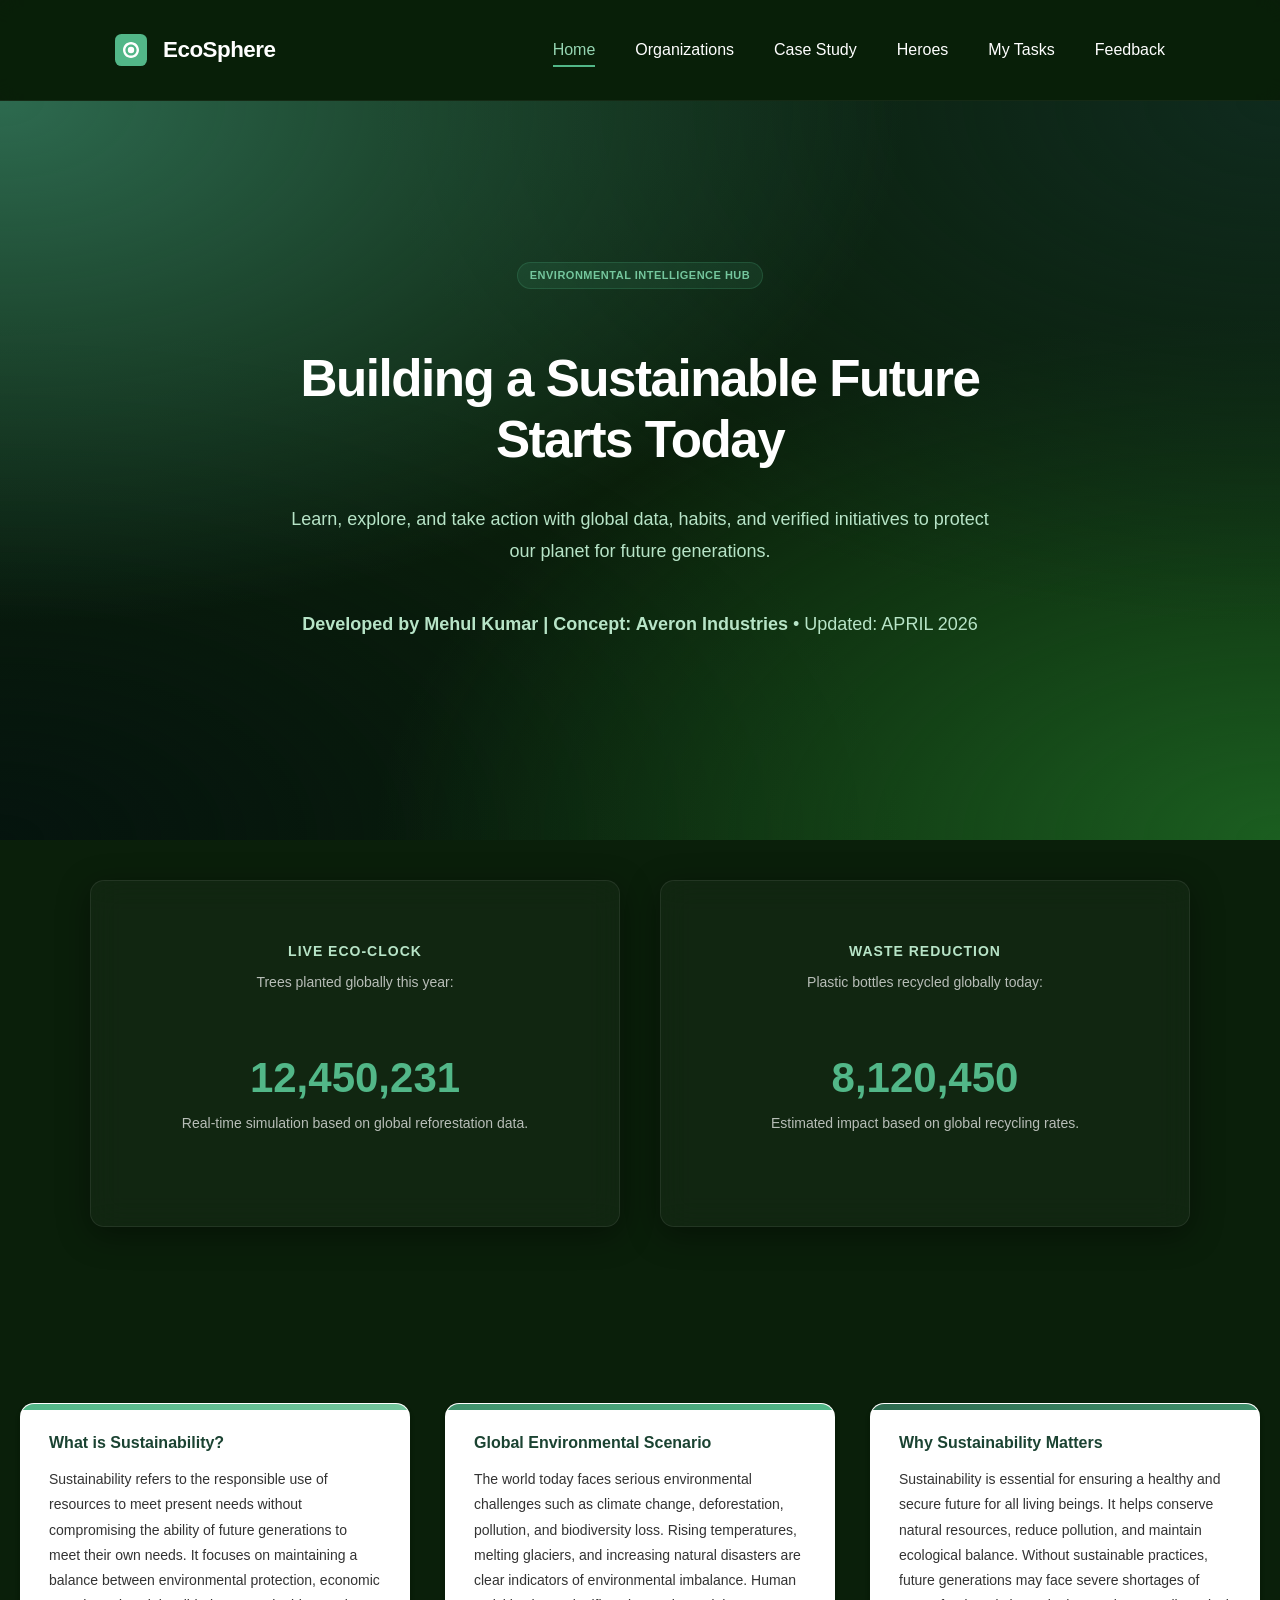
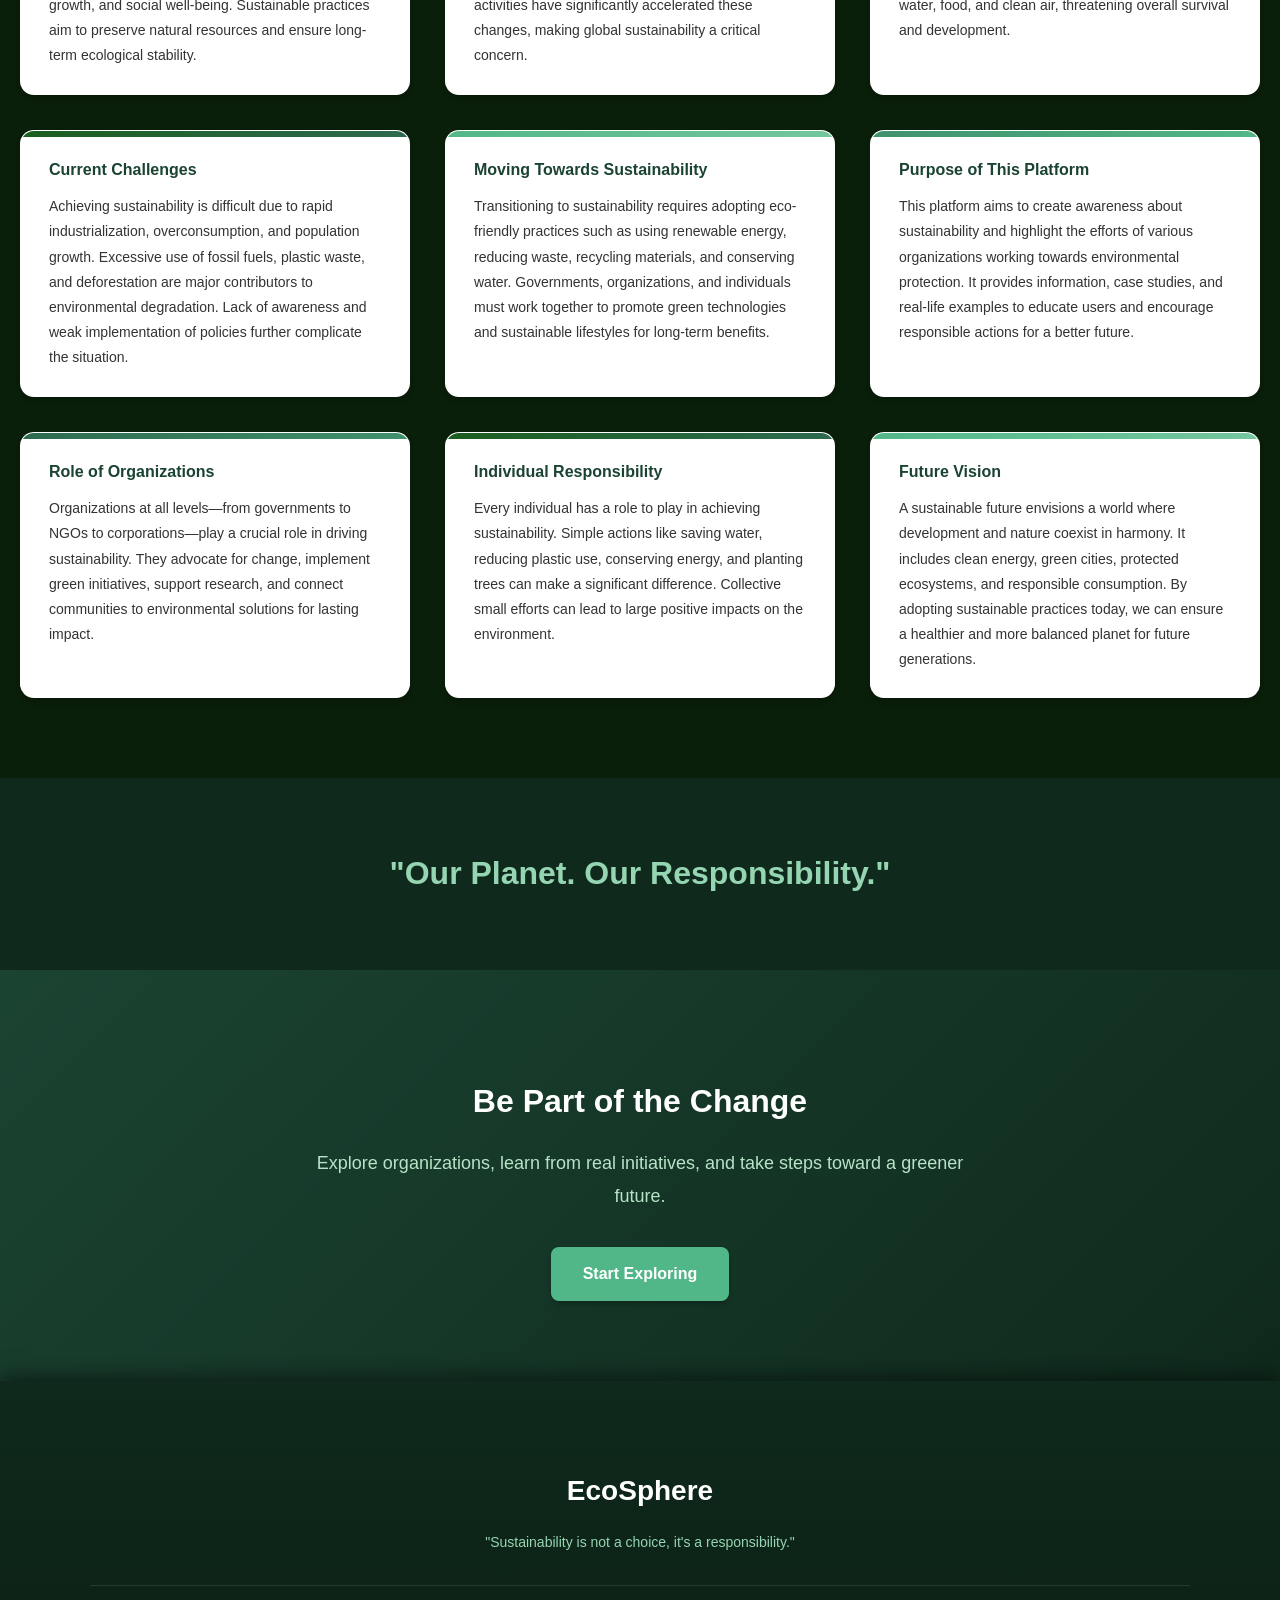
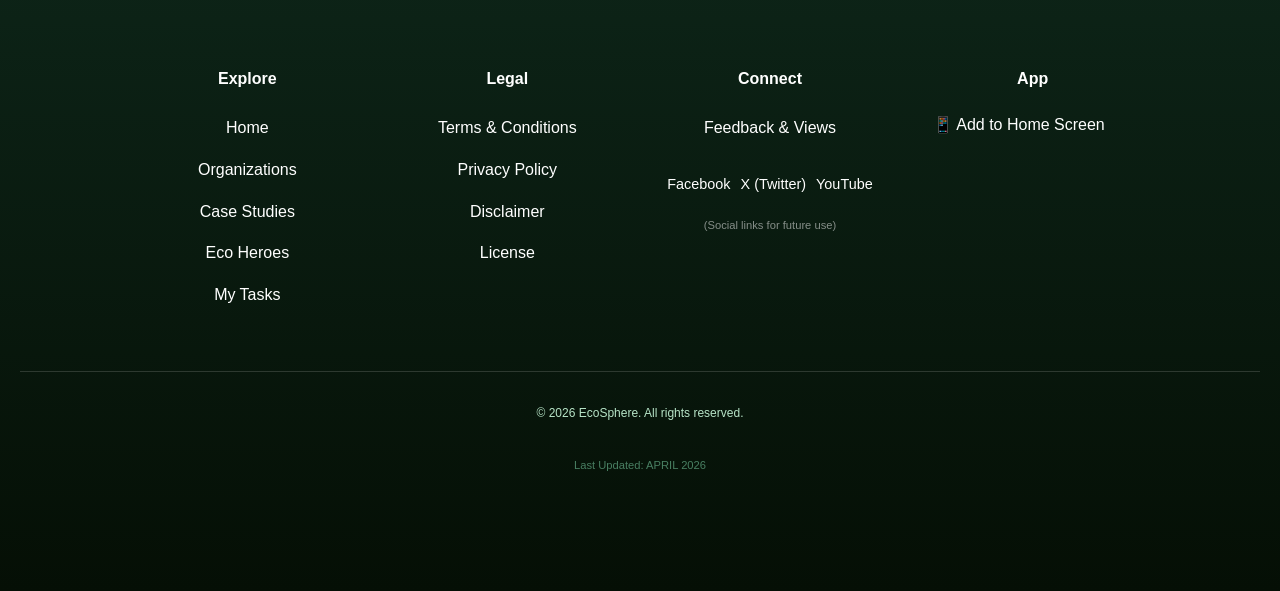
==== commit b030839a: "Update index.html" ====
--- a/index.html
+++ b/index.html
@@ -97,7 +97,8 @@
           <span class="badge">Environmental Intelligence Hub</span>
           <h1>Building a Sustainable Future Starts Today</h1>
           <p class="hero-subtext">Learn, explore, and take action with global data, habits, and verified initiatives to protect our planet for future generations.</p>
-          <p class="meta-info">Published by <strong>Averon Industries</strong> • Updated: APRIL 2026</p>
+          <p class="meta-info">
+<strong>Developed by Mehul Kumar | Concept: Averon Industries</strong> • Updated: APRIL 2026</p>
         </div>
       </section>
 
--- a/css/defs.css
+++ b/css/defs.css
@@ -1,7 +1,7 @@
-/* main theme values */
+/* Main design tokens for the whole site. */
 
 :root {
-  /* colors */
+  /* Color palette */
   --color-primary: #52b788;
   --color-primary-light: #74c69d;
   --color-primary-dark: #40916c;
@@ -32,7 +32,7 @@
   --color-error: #fcebea;
   --color-error-text: #7f1d1d;
 
-  /* fonts */
+  /* Typography */
   --font-family: "Poppins", Arial, sans-serif;
   --font-display: "Montserrat", sans-serif;
   --font-size-xs: 12px;
@@ -54,7 +54,7 @@
   --line-height-tight: 1.2;
   --line-height-relaxed: 1.8;
 
-  /* spacing */
+  /* Spacing scale */
   --spacing-unit: 8px;
   --spacing-xs: calc(var(--spacing-unit) * 1);
   --spacing-sm: calc(var(--spacing-unit) * 2);
@@ -66,27 +66,27 @@
   --spacing-4xl: calc(var(--spacing-unit) * 10);
   --spacing-5xl: calc(var(--spacing-unit) * 11.25);
 
-  /* corners */
+  /* Corner radius */
   --border-radius-sm: 6px;
   --border-radius: 8px;
   --border-radius-lg: 12px;
   --border-radius-xl: 14px;
   --border-radius-full: 20px;
 
-  /* shadows */
+  /* Shadow scale */
   --shadow-sm: 0 1px 3px 0 rgba(0, 0, 0, 0.1), 0 1px 2px 0 rgba(0, 0, 0, 0.06);
   --shadow-md: 0 4px 6px -1px rgba(0, 0, 0, 0.2), 0 2px 4px -1px rgba(0, 0, 0, 0.1);
   --shadow-lg: 0 10px 15px -3px rgba(0, 0, 0, 0.3), 0 4px 6px -2px rgba(0, 0, 0, 0.1);
   --shadow-xl: 0 20px 25px -5px rgba(0, 0, 0, 0.4), 0 10px 10px -5px rgba(0, 0, 0, 0.1);
   --shadow-2xl: 0 25px 50px -12px rgba(0, 0, 0, 0.6);
 
-  /* motion */
+  /* Motion */
   --transition-fast: 0.15s cubic-bezier(0.4, 0, 0.2, 1);
   --transition-base: 0.3s cubic-bezier(0.4, 0, 0.2, 1);
   --transition-slow: 0.3s ease;
   --transition-slower: 0.4s ease;
 
-  /* layout */
+  /* Layout */
   --container-max-width: 1100px;
   --container-padding: 25px;
   --breakpoint-sm: 600px;
--- a/css/base.css
+++ b/css/base.css
@@ -1,4 +1,4 @@
-/* basic site rules */
+/* Basic page rules and shared reset styles. */
 
 * {
   box-sizing: border-box;
@@ -26,7 +26,7 @@
   -webkit-font-smoothing: antialiased;
 }
 
-/* small helpers */
+/* Accessibility and helper classes */
 
 .modal-open {
   overflow: hidden;
--- a/css/layout.css
+++ b/css/layout.css
@@ -1,4 +1,4 @@
-/* header, hero, footer */
+/* Header, hero, and footer layout */
 
 .site-header {
   position: sticky;
@@ -44,7 +44,7 @@
   color: var(--color-accent);
 }
 
-/* mobile nav button */
+/* Mobile nav button */
 
 .hamburger {
   z-index: 51;
@@ -130,7 +130,7 @@
   color: var(--color-accent);
 }
 
-/* back to top */
+/* Back to top button */
 
 #backToTop {
   position: fixed;
@@ -167,7 +167,7 @@
   outline-offset: 2px;
 }
 
-/* hero */
+/* Hero section */
 
 .hero {
   position: relative;
@@ -208,7 +208,7 @@
   line-height: var(--line-height-relaxed);
 }
 
-/* page sections */
+/* Main page sections */
 
 .cards-section {
   padding: 80px 20px;
@@ -270,7 +270,7 @@
   margin-top: 30px;
 }
 
-/* footer */
+/* Footer */
 
 .footer {
   margin-top: auto;
@@ -368,7 +368,7 @@
   text-align: center;
 }
 
-/* policy + feedback pages */
+/* Policy and feedback pages */
 
 .policy-section {
   padding: var(--spacing-5xl) var(--spacing-lg);
--- a/css/components.css
+++ b/css/components.css
@@ -1,4 +1,4 @@
-/* cards and ui bits */
+/* Cards and shared UI pieces */
 
 .card {
   padding: 0;
@@ -70,7 +70,7 @@
     0 10px 10px -5px rgba(0, 0, 0, 0.2);
 }
 
-/* media cards */
+/* Media cards */
 
 .media-card > * {
   padding: 0;
@@ -123,7 +123,7 @@
   flex-direction: column;
 }
 
-/* little labels */
+/* Small labels */
 
 .badge {
   display: inline-flex;
@@ -140,7 +140,7 @@
   text-transform: uppercase;
 }
 
-/* org cards */
+/* Organization cards */
 
 .org-card {
   position: relative;
@@ -211,19 +211,6 @@
   background: var(--color-bg-light);
 }
 
-.org-card .card-logo img,
-.modal-content .org-logo img {
-  display: block;
-  width: 100%;
-  height: 100%;
-  max-width: 100%;
-  max-height: 100%;
-  object-fit: scale-down;
-  object-position: center;
-  image-rendering: -webkit-optimize-contrast;
-  image-rendering: crisp-edges;
-}
-
 .org-logo-content {
   display: flex;
   flex-direction: column;
@@ -253,7 +240,7 @@
   word-break: break-word;
 }
 
-/* buttons */
+/* Buttons */
 
 .btn-primary,
 .btn-secondary {
@@ -340,7 +327,7 @@
   box-shadow: 0 0 0 4px rgba(216, 243, 220, 0.25);
 }
 
-/* modal */
+/* Modal shell */
 
 .modal {
   position: fixed;
@@ -436,7 +423,7 @@
   color: var(--color-accent-lighter);
 }
 
-/* search + forms */
+/* Search and form pieces */
 
 .org-controls {
   display: flex;
@@ -605,16 +592,6 @@
   }
 }
 
-@keyframes fadeIn {
-  from {
-    opacity: 0;
-  }
-
-  to {
-    opacity: 1;
-  }
-}
-
 @keyframes slideUp {
   from {
     transform: translateY(50px);
@@ -627,7 +604,7 @@
   }
 }
 
-/* pwa stuff */
+/* PWA banners and notices */
 
 .install-banner,
 .update-banner {
--- a/css/defs.css
+++ b/css/defs.css
@@ -1,7 +1,7 @@
-/* main theme values */
+/* Main design tokens for the whole site. */
 
 :root {
-  /* colors */
+  /* Color palette */
   --color-primary: #52b788;
   --color-primary-light: #74c69d;
   --color-primary-dark: #40916c;
@@ -32,7 +32,7 @@
   --color-error: #fcebea;
   --color-error-text: #7f1d1d;
 
-  /* fonts */
+  /* Typography */
   --font-family: "Poppins", Arial, sans-serif;
   --font-display: "Montserrat", sans-serif;
   --font-size-xs: 12px;
@@ -54,7 +54,7 @@
   --line-height-tight: 1.2;
   --line-height-relaxed: 1.8;
 
-  /* spacing */
+  /* Spacing scale */
   --spacing-unit: 8px;
   --spacing-xs: calc(var(--spacing-unit) * 1);
   --spacing-sm: calc(var(--spacing-unit) * 2);
@@ -66,27 +66,27 @@
   --spacing-4xl: calc(var(--spacing-unit) * 10);
   --spacing-5xl: calc(var(--spacing-unit) * 11.25);
 
-  /* corners */
+  /* Corner radius */
   --border-radius-sm: 6px;
   --border-radius: 8px;
   --border-radius-lg: 12px;
   --border-radius-xl: 14px;
   --border-radius-full: 20px;
 
-  /* shadows */
+  /* Shadow scale */
   --shadow-sm: 0 1px 3px 0 rgba(0, 0, 0, 0.1), 0 1px 2px 0 rgba(0, 0, 0, 0.06);
   --shadow-md: 0 4px 6px -1px rgba(0, 0, 0, 0.2), 0 2px 4px -1px rgba(0, 0, 0, 0.1);
   --shadow-lg: 0 10px 15px -3px rgba(0, 0, 0, 0.3), 0 4px 6px -2px rgba(0, 0, 0, 0.1);
   --shadow-xl: 0 20px 25px -5px rgba(0, 0, 0, 0.4), 0 10px 10px -5px rgba(0, 0, 0, 0.1);
   --shadow-2xl: 0 25px 50px -12px rgba(0, 0, 0, 0.6);
 
-  /* motion */
+  /* Motion */
   --transition-fast: 0.15s cubic-bezier(0.4, 0, 0.2, 1);
   --transition-base: 0.3s cubic-bezier(0.4, 0, 0.2, 1);
   --transition-slow: 0.3s ease;
   --transition-slower: 0.4s ease;
 
-  /* layout */
+  /* Layout */
   --container-max-width: 1100px;
   --container-padding: 25px;
   --breakpoint-sm: 600px;
--- a/css/base.css
+++ b/css/base.css
@@ -1,4 +1,4 @@
-/* basic site rules */
+/* Basic page rules and shared reset styles. */
 
 * {
   box-sizing: border-box;
@@ -26,7 +26,7 @@
   -webkit-font-smoothing: antialiased;
 }
 
-/* small helpers */
+/* Accessibility and helper classes */
 
 .modal-open {
   overflow: hidden;
--- a/css/components.css
+++ b/css/components.css
@@ -1,4 +1,4 @@
-/* cards and ui bits */
+/* Cards and shared UI pieces */
 
 .card {
   padding: 0;
@@ -70,7 +70,7 @@
     0 10px 10px -5px rgba(0, 0, 0, 0.2);
 }
 
-/* media cards */
+/* Media cards */
 
 .media-card > * {
   padding: 0;
@@ -123,7 +123,7 @@
   flex-direction: column;
 }
 
-/* little labels */
+/* Small labels */
 
 .badge {
   display: inline-flex;
@@ -140,7 +140,7 @@
   text-transform: uppercase;
 }
 
-/* org cards */
+/* Organization cards */
 
 .org-card {
   position: relative;
@@ -211,19 +211,6 @@
   background: var(--color-bg-light);
 }
 
-.org-card .card-logo img,
-.modal-content .org-logo img {
-  display: block;
-  width: 100%;
-  height: 100%;
-  max-width: 100%;
-  max-height: 100%;
-  object-fit: scale-down;
-  object-position: center;
-  image-rendering: -webkit-optimize-contrast;
-  image-rendering: crisp-edges;
-}
-
 .org-logo-content {
   display: flex;
   flex-direction: column;
@@ -253,7 +240,7 @@
   word-break: break-word;
 }
 
-/* buttons */
+/* Buttons */
 
 .btn-primary,
 .btn-secondary {
@@ -340,7 +327,7 @@
   box-shadow: 0 0 0 4px rgba(216, 243, 220, 0.25);
 }
 
-/* modal */
+/* Modal shell */
 
 .modal {
   position: fixed;
@@ -436,7 +423,7 @@
   color: var(--color-accent-lighter);
 }
 
-/* search + forms */
+/* Search and form pieces */
 
 .org-controls {
   display: flex;
@@ -605,16 +592,6 @@
   }
 }
 
-@keyframes fadeIn {
-  from {
-    opacity: 0;
-  }
-
-  to {
-    opacity: 1;
-  }
-}
-
 @keyframes slideUp {
   from {
     transform: translateY(50px);
@@ -627,7 +604,7 @@
   }
 }
 
-/* pwa stuff */
+/* PWA banners and notices */
 
 .install-banner,
 .update-banner {
--- a/css/layout.css
+++ b/css/layout.css
@@ -1,4 +1,4 @@
-/* header, hero, footer */
+/* Header, hero, and footer layout */
 
 .site-header {
   position: sticky;
@@ -44,7 +44,7 @@
   color: var(--color-accent);
 }
 
-/* mobile nav button */
+/* Mobile nav button */
 
 .hamburger {
   z-index: 51;
@@ -130,7 +130,7 @@
   color: var(--color-accent);
 }
 
-/* back to top */
+/* Back to top button */
 
 #backToTop {
   position: fixed;
@@ -167,7 +167,7 @@
   outline-offset: 2px;
 }
 
-/* hero */
+/* Hero section */
 
 .hero {
   position: relative;
@@ -208,7 +208,7 @@
   line-height: var(--line-height-relaxed);
 }
 
-/* page sections */
+/* Main page sections */
 
 .cards-section {
   padding: 80px 20px;
@@ -270,7 +270,7 @@
   margin-top: 30px;
 }
 
-/* footer */
+/* Footer */
 
 .footer {
   margin-top: auto;
@@ -368,7 +368,7 @@
   text-align: center;
 }
 
-/* policy + feedback pages */
+/* Policy and feedback pages */
 
 .policy-section {
   padding: var(--spacing-5xl) var(--spacing-lg);
--- a/css/pages.css
+++ b/css/pages.css
@@ -1,5 +1,6 @@
-/* page-specific stuff */
-
+/* Page-specific sections */
+
+/* Home dashboard */
 .dashboard-section {
   padding: var(--spacing-xl) 0;
 }
@@ -52,16 +53,7 @@
   font-size: var(--font-size-sm);
 }
 
-.tracker-section {
-  padding: 60px 20px;
-}
-
-.tracker-card {
-  max-width: 800px;
-  margin: 0 auto;
-  padding: var(--spacing-xl);
-}
-
+/* Eco tracker */
 .tracker-header {
   display: flex;
   align-items: center;
@@ -135,15 +127,6 @@
 
 .level-message.show {
   opacity: 1;
-}
-
-.view-all-link {
-  display: block;
-  margin-top: 15px;
-  color: var(--color-primary);
-  font-size: var(--font-size-sm);
-  font-weight: var(--font-weight-semibold);
-  text-decoration: none;
 }
 
 .task-list {
@@ -205,10 +188,7 @@
   transition: transform 0.2s cubic-bezier(0.175, 0.885, 0.32, 1.275);
 }
 
-.counter-display.counter-pulse {
-  transform: scale(1.05);
-}
-
+/* Scroll reveal */
 .reveal-on-scroll {
   opacity: 0;
   transform: translateY(20px);
@@ -236,7 +216,7 @@
   transition: width 1.2s cubic-bezier(0.22, 1, 0.36, 1);
 }
 
-/* analysis modal */
+/* Progress analysis modal */
 
 .analysis-modal-content {
   display: grid;
@@ -277,10 +257,12 @@
   border: 1.5px solid var(--color-accent);
 }
 
+/* Listing page spacing */
 .org-list-section {
   padding-top: 40px;
 }
 
+/* Responsive layout */
 @media (max-width: 1200px) {
   .info-grid {
     grid-template-columns: repeat(2, 1fr);
@@ -409,6 +391,7 @@
   }
 }
 
+/* Reduced motion support */
 @media (prefers-reduced-motion: reduce) {
   html {
     scroll-behavior: auto;
